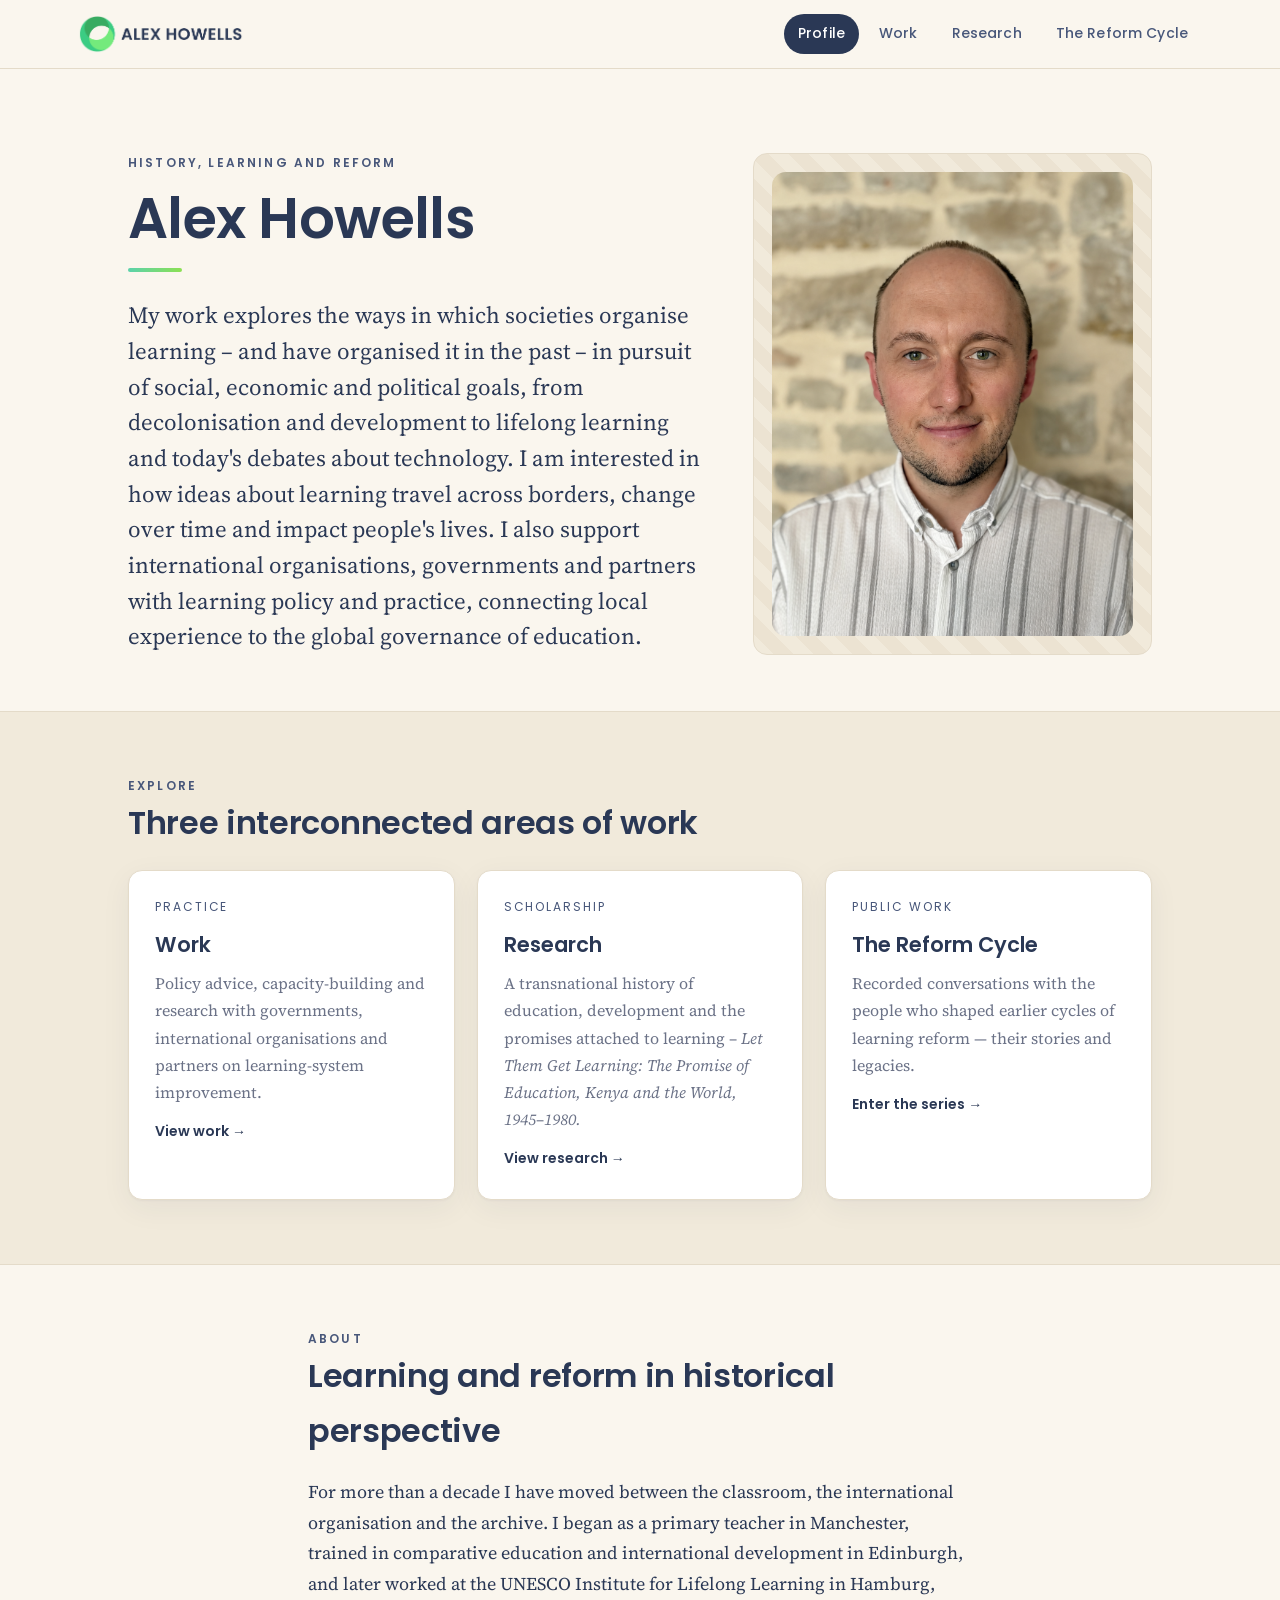
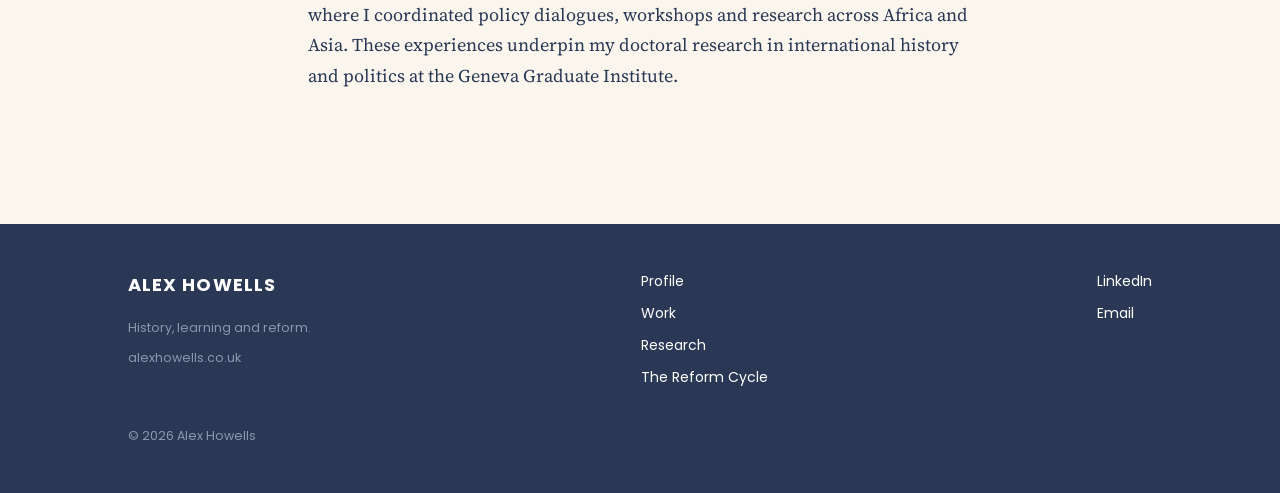
==== index.html @ 0132b8c0 "Update index.html [skip netlify]" ====
<!DOCTYPE html>
<html lang="en">
<head>
<meta charset="UTF-8">
<meta name="viewport" content="width=device-width, initial-scale=1.0">
<title>Alex Howells — History, learning and reform</title>
<meta name="description" content="Alex Howells works across history, learning and reform — bridging the history of education, decolonisation and development with the practice of designing and advising on education reform worldwide.">
<link rel="canonical" href="https://alexhowells.co.uk/">
<meta property="og:type" content="website">
<meta property="og:title" content="Alex Howells — History, learning and reform">
<meta property="og:description" content="Working across history, learning and reform — bridging the history of education and development with the practice of designing and advising on reform worldwide.">
<meta property="og:url" content="https://alexhowells.co.uk/">
<meta property="og:image" content="https://alexhowells.co.uk/profile.jpg">
<meta name="twitter:card" content="summary_large_image">
<meta name="author" content="Alex Howells">
<meta name="robots" content="index, follow, max-image-preview:large">
<meta property="og:site_name" content="Alex Howells">
<meta property="og:locale" content="en_GB">
<meta property="og:image:alt" content="Alex Howells">
<link rel="icon" type="image/png" href="/favicon.png">
<link rel="apple-touch-icon" href="/favicon.png">
<link rel="preconnect" href="https://fonts.googleapis.com">
<link rel="preconnect" href="https://fonts.gstatic.com" crossorigin>
<link href="https://fonts.googleapis.com/css2?family=Poppins:wght@400;500;600;700&family=Source+Serif+4:opsz,wght@8..60,400;8..60,500;8..60,600&display=swap" rel="stylesheet">
<link rel="stylesheet" href="/styles.css">
  <style>
  /* Home hero: make the photo match the intro text's height (top and bottom) */
  @media (min-width: 821px) {
    .hero-grid { align-items: stretch; }
    .hero-grid .portrait-ph { aspect-ratio: auto; height: 100%; }
  }
  .hero .lead { margin-bottom: 0; }
</style>
<script type="application/ld+json">
{
  "@context": "https://schema.org",
  "@type": "Person",
  "name": "Alex Howells",
  "alternateName": "Alexander Howells",
  "jobTitle": "Historian, adviser and writer on education reform",
  "url": "https://alexhowells.co.uk/",
  "image": "https://alexhowells.co.uk/profile.jpg",
  "description": "Works across history, learning and reform: a historian of education and development who has also designed and advised on education reform, and a doctoral researcher in international history and politics at the Geneva Graduate Institute.",
  "worksFor": { "@type": "CollegeOrUniversity", "name": "Geneva Graduate Institute" },
  "alumniOf": [
    { "@type": "CollegeOrUniversity", "name": "University of Edinburgh" },
    { "@type": "CollegeOrUniversity", "name": "University of Manchester" }
  ],
  "knowsAbout": ["History of education", "International development", "Lifelong learning", "Global governance of education", "Decolonisation", "Kenya", "UNESCO"],
  "sameAs": [
    "https://www.linkedin.com/in/alex-howells-ab8938175/"
  ]
}
</script>
<script type="application/ld+json">
{ "@context": "https://schema.org", "@type": "WebSite", "name": "Alex Howells", "url": "https://alexhowells.co.uk/" }
</script>
</head>
<body>

<header class="site">
  <div class="bar">
    <a class="brand" href="/"><img src="/logo.png" alt="Alex Howells" class="logo-img"></a>
    <nav class="main">
      <a href="/" class="active">Profile</a>
      <a href="/work/">Work</a>
      <a href="/research/">Research</a>
      <a href="/the-reform-cycle/">The Reform Cycle</a>
    </nav>
  </div>
</header>

<main>
  <section class="hero">
    <div class="wrap hero-grid">
      <div>
        <div class="eyebrow navy">History, learning and reform</div>
        <h1 class="display">Alex Howells</h1>
        <div class="accent-rule"></div>
        <p class="lead">My work explores the ways in which societies organise learning – and have organised it in the past – in pursuit of social, economic and political goals, from decolonisation and development to lifelong learning and today's debates about technology. I am interested in how ideas about learning travel across borders, change over time and impact people's lives. I also support international organisations, governments and partners with learning policy and practice, connecting local experience to the global governance of education.</p>
      </div>
      <div class="portrait-ph">
        <img src="/profile.jpg" alt="Alex Howells portrait" style="width:100%;height:100%;object-fit:cover;border-radius:14px;">
      </div>
    </div>
  </section>

  <section class="band">
    <div class="wrap">
      <div class="eyebrow navy">Explore</div>
      <h2 class="sec">Three interconnected areas of work</h2>
      <div class="cards">
        <a class="card" href="/work/">
          <div class="k">Practice</div>
          <h3>Work</h3>
          <p>Policy advice, capacity-building and research with governments, international organisations and partners on learning-system improvement.</p>
          <span class="go">View work →</span>
        </a>
        <a class="card" href="/research/">
          <div class="k">Scholarship</div>
          <h3>Research</h3>
          <p>A transnational history of education, development and the promises attached to learning – <em>Let Them Get Learning: The Promise of Education, Kenya and the World, 1945–1980.</em></p>
          <span class="go">View research →</span>
        </a>
        <a class="card" href="/the-reform-cycle/">
          <div class="k">Public work</div>
          <h3>The Reform Cycle</h3>
          <p>Recorded conversations with the people who shaped earlier cycles of learning reform — their stories and legacies.</p>
          <span class="go">Enter the series →</span>
        </a>
      </div>
    </div>
  </section>

  <section>
    <div class="narrow">
      <div class="eyebrow navy">About</div>
      <h2 class="sec">Learning and reform in historical perspective</h2>
      <p>For more than a decade I have moved between the classroom, the international organisation and the archive. I began as a primary teacher in Manchester, trained in comparative education and international development in Edinburgh, and later worked at the UNESCO Institute for Lifelong Learning in Hamburg, where I coordinated policy dialogues, workshops and research across Africa and Asia. These experiences underpin my doctoral research in international history and politics at the Geneva Graduate Institute.</p>
    </div>
  </section>
</main>

<footer class="site">
  <div class="wrap">
    <div class="cols">
      <div>
        <div class="nm">Alex Howells</div>
        <small>History, learning and reform.<br>alexhowells.co.uk</small>
      </div>
      <div>
        <a href="/">Profile</a>
        <a href="/work/">Work</a>
        <a href="/research/">Research</a>
        <a href="/the-reform-cycle/">The Reform Cycle</a>
      </div>
      <div>
        <a href="https://www.linkedin.com/in/alex-howells-ab8938175/" target="_blank">LinkedIn</a>
        <a href="mailto:alex@alexhowells.co.uk">Email</a>
      </div>
    </div>
    <small style="display:block;margin-top:28px;">© <span id="yr"></span> Alex Howells</small>
  </div>
</footer>

<script>document.getElementById('yr').textContent=new Date().getFullYear();</script>
</body>
</html>
---- styles.css ----
:root{
  --navy:#2A3855;
  --navy-soft:#48577a;
  --cream:#FAF6EE;
  --cream-2:#F1EADB;
  --card:#FFFFFF;
  --teal:#5BD2AB;
  --green:#8CE053;
  --line:#E4DBC9;
  --muted:#6B7287;
  --teal-ink:#2f9e7c;
  --shadow:0 1px 2px rgba(42,56,85,.04),0 8px 30px rgba(42,56,85,.06);
}
*{box-sizing:border-box;}
html{scroll-behavior:smooth;}
body{margin:0;background:var(--cream);color:var(--navy);
  font-family:"Source Serif 4",Georgia,serif;font-size:18px;line-height:1.7;
  -webkit-font-smoothing:antialiased;}
h1,h2,h3,h4,.ui{font-family:"Poppins",system-ui,sans-serif;}
a{color:inherit;}
img{max-width:100%;display:block;}
.wrap{max-width:1080px;margin:0 auto;padding:0 28px;}
.narrow{max-width:720px;margin:0 auto;padding:0 28px;}

/* ---- top bar ---- */
header.site{position:sticky;top:0;z-index:50;background:rgba(250,246,238,.88);
  backdrop-filter:blur(10px);border-bottom:1px solid var(--line);}
.bar{display:flex;align-items:center;justify-content:space-between;
  gap:20px;padding:14px 28px;max-width:1180px;margin:0 auto;}
.brand{display:flex;align-items:center;gap:12px;text-decoration:none;}
.logo-img{height:38px;width:auto;flex:0 0 auto;display:block;}
@media(max-width:480px){ .logo-img{height:32px;} }
nav.main{display:flex;gap:6px;flex-wrap:wrap;}
nav.main a{font-family:"Poppins";font-size:14px;font-weight:500;letter-spacing:.01em;
  text-decoration:none;color:var(--navy-soft);padding:8px 14px;border-radius:999px;
  transition:.18s;}
nav.main a:hover{background:var(--cream-2);color:var(--navy);}
nav.main a.active{background:var(--navy);color:#fff;}

section{padding:64px 0;}
.eyebrow{font-family:"Poppins";text-transform:uppercase;letter-spacing:.18em;
  font-size:12px;font-weight:600;color:var(--teal-ink);}
.eyebrow.navy{color:var(--navy-soft);}
h1.display{font-size:clamp(34px,5vw,56px);line-height:1.05;font-weight:600;
  letter-spacing:-.01em;margin:.3em 0 .35em;}
h2.sec{font-size:clamp(24px,3vw,32px);font-weight:600;margin:0 0 .6em;letter-spacing:-.01em;}
h3{font-size:20px;font-weight:600;margin:0 0 .35em;}
.lead{font-size:clamp(19px,2.4vw,23px);line-height:1.55;color:var(--navy);}
.muted{color:var(--muted);}
p{margin:0 0 1.6em;}
.accent-rule{width:54px;height:4px;border-radius:4px;
  background:linear-gradient(90deg,var(--teal),var(--green));margin:0 0 26px;}

/* hero */
.hero{padding:84px 0 56px;}
.hero-grid{display:grid;grid-template-columns:1.3fr .9fr;gap:48px;align-items:center;}
.portrait-ph{aspect-ratio:4/5;border-radius:14px;background:
  repeating-linear-gradient(45deg,var(--cream-2),var(--cream-2) 14px,#ece3d2 14px,#ece3d2 28px);
  border:1px solid var(--line);display:flex;align-items:center;justify-content:center;
  color:var(--muted);font-family:"Poppins";font-size:13px;text-align:center;padding:18px;}

/* cards */
.cards{display:grid;grid-template-columns:repeat(3,1fr);gap:22px;}
.card{background:var(--card);border:1px solid var(--line);border-radius:14px;
  padding:26px;box-shadow:var(--shadow);transition:.2s;text-decoration:none;color:inherit;display:block;}
a.card:hover{transform:translateY(-3px);box-shadow:0 12px 36px rgba(42,56,85,.10);}
.card .k{font-family:"Poppins";font-size:12px;letter-spacing:.16em;text-transform:uppercase;
  color:var(--navy-soft);margin-bottom:10px;}
.card h3{font-size:21px;}
.card p{font-size:16px;color:var(--muted);margin:0;}
.card .go{font-family:"Poppins";font-size:14px;font-weight:600;color:var(--navy);
  margin-top:14px;display:inline-block;}

.band{background:var(--cream-2);border-top:1px solid var(--line);border-bottom:1px solid var(--line);}

/* experience entries */
.exp{border-top:1px solid var(--line);padding:20px 0;}
.exp h3{font-size:19px;margin-bottom:.35em;}
.exp ul{margin:.4em 0 0;padding-left:1.1em;}
.exp li{margin-bottom:.4em;font-size:16.5px;}
.exp p{font-size:16.5px;margin:.3em 0 0;}
.org{font-family:"Poppins";font-size:14px;color:var(--navy-soft);margin-bottom:.5em;}

.pubs li{margin-bottom:.9em;font-size:16px;}
.pubs a{color:var(--navy-soft);text-decoration:underline;text-underline-offset:2px;}

/* research */
.epigraph{border-left:3px solid var(--teal);padding:6px 0 6px 22px;margin:0 0 30px;
  font-style:italic;color:var(--navy-soft);font-size:17px;}
.epigraph cite{display:block;font-style:normal;font-family:"Poppins";font-size:12.5px;
  letter-spacing:.04em;color:var(--muted);margin-top:8px;}
.chapters{display:grid;grid-template-columns:1fr 1fr;gap:18px;margin-top:8px;}
.chap{background:var(--card);border:1px solid var(--line);border-radius:12px;padding:22px;}
.chap h3{font-size:18px;margin:.3em 0 .3em;}
.chap p{font-size:15.5px;color:var(--muted);margin:0;}

/* reform cycle */
.rc-head{background:var(--navy);color:#fff;}
.rc-head .eyebrow{color:var(--teal);}
.rc-head h1.display,.rc-head .lead{color:#fff;}
.rc-head .lead{color:#dfe4ee;}
.filters{display:flex;gap:10px;flex-wrap:wrap;margin:30px 0 8px;}
.chip{font-family:"Poppins";font-size:13px;font-weight:500;padding:7px 15px;border-radius:999px;
  border:1px solid var(--line);background:var(--card);color:var(--navy-soft);cursor:pointer;}
.chip.on{background:var(--navy);color:#fff;border-color:var(--navy);}
.convo-list{display:grid;grid-template-columns:1fr 1fr;gap:26px;margin-top:10px;}
.convo{background:var(--card);border:1px solid var(--line);border-radius:14px;overflow:hidden;
  box-shadow:var(--shadow);transition:.2s;text-decoration:none;color:inherit;display:block;}
a.convo:hover{transform:translateY(-3px);box-shadow:0 14px 38px rgba(42,56,85,.10);}
.convo .pic{
  aspect-ratio:4/5;
  overflow:hidden;
  background:var(--cream-2);
  display:flex;
  align-items:center;
  justify-content:center;
  border-bottom:1px solid var(--line);
}

.convo .pic img{
  width:100%;
  height:100%;
  object-fit:cover;
  object-position:center;
  display:block;
}
.convo .body{padding:22px;}
.convo .tags{font-family:"Poppins";font-size:11.5px;letter-spacing:.08em;text-transform:uppercase;
  color:var(--teal-ink);font-weight:600;margin-bottom:9px;}
.convo h3{font-size:20px;margin-bottom:.25em;}
.convo .guest{font-family:"Poppins";font-size:13.5px;color:var(--navy-soft);margin-bottom:.6em;}
.convo .teaser{font-size:16px;color:var(--muted);margin:0;}
.slot{color:var(--muted);font-style:italic;}

/* conversation page */
.slotbox{border:1px dashed var(--teal);background:rgba(91,210,171,.06);border-radius:10px;
  padding:18px 20px;margin:0 0 22px;color:var(--navy-soft);font-size:16px;}
.slotbox b{font-family:"Poppins";font-style:normal;font-size:12px;letter-spacing:.1em;
  text-transform:uppercase;color:var(--teal-ink);display:block;margin-bottom:6px;}
.audio-ph{display:flex;align-items:center;gap:14px;background:var(--cream-2);
  border:1px solid var(--line);border-radius:999px;padding:12px 20px;margin:0 0 26px;}
.audio-ph .play{width:34px;height:34px;border-radius:50%;background:var(--navy);color:#fff;
  display:flex;align-items:center;justify-content:center;font-size:14px;}
.audio-ph .track{flex:1;height:4px;border-radius:4px;background:#d8cfbd;position:relative;}
.audio-ph .track::after{content:"";position:absolute;left:0;top:0;height:100%;width:32%;
  border-radius:4px;background:linear-gradient(90deg,var(--teal),var(--green));}
.bio{display:grid;grid-template-columns:120px 1fr;gap:20px;background:var(--cream-2);
  border:1px solid var(--line);border-radius:14px;padding:24px;margin-top:34px;}
.bio .pic{
  width:120px;
  height:120px;
  border-radius:50%;
  overflow:hidden;
  background:#e6dcca;
  display:flex;
  align-items:center;
  justify-content:center;
}

.bio .pic img{
  width:85%;
  height:85%;
  object-fit:cover;
  border-radius:50%;
}
.share{font-family:"Poppins";font-size:14px;font-weight:600;color:var(--navy);
  display:inline-flex;gap:8px;align-items:center;margin-top:8px;text-decoration:none;}
.back{font-family:"Poppins";font-size:14px;color:var(--navy-soft);text-decoration:none;
  display:inline-block;margin-bottom:18px;}

/* footer */
footer.site{background:var(--navy);color:#cdd4e2;margin-top:40px;}
footer.site .wrap{padding-top:46px;padding-bottom:46px;}
footer.site .cols{display:flex;justify-content:space-between;gap:30px;flex-wrap:wrap;}
footer.site a{color:#fff;text-decoration:none;font-family:"Poppins";font-size:14px;
  display:block;margin-bottom:8px;}
footer.site .nm{font-family:"Poppins";font-weight:700;letter-spacing:.06em;color:#fff;
  text-transform:uppercase;margin-bottom:10px;}
footer.site small{color:#8d97ad;font-family:"Poppins";font-size:12.5px;}

.note{font-family:"Poppins";font-size:12.5px;color:var(--muted);background:var(--cream-2);
  border:1px solid var(--line);border-radius:8px;padding:8px 14px;display:inline-block;}

@media(max-width:820px){
  .hero-grid{grid-template-columns:1fr;}
  .cards{grid-template-columns:1fr;}
  .chapters,.convo-list{grid-template-columns:1fr;}
  .bio{grid-template-columns:1fr;}
  .bar{flex-wrap:wrap;}
}
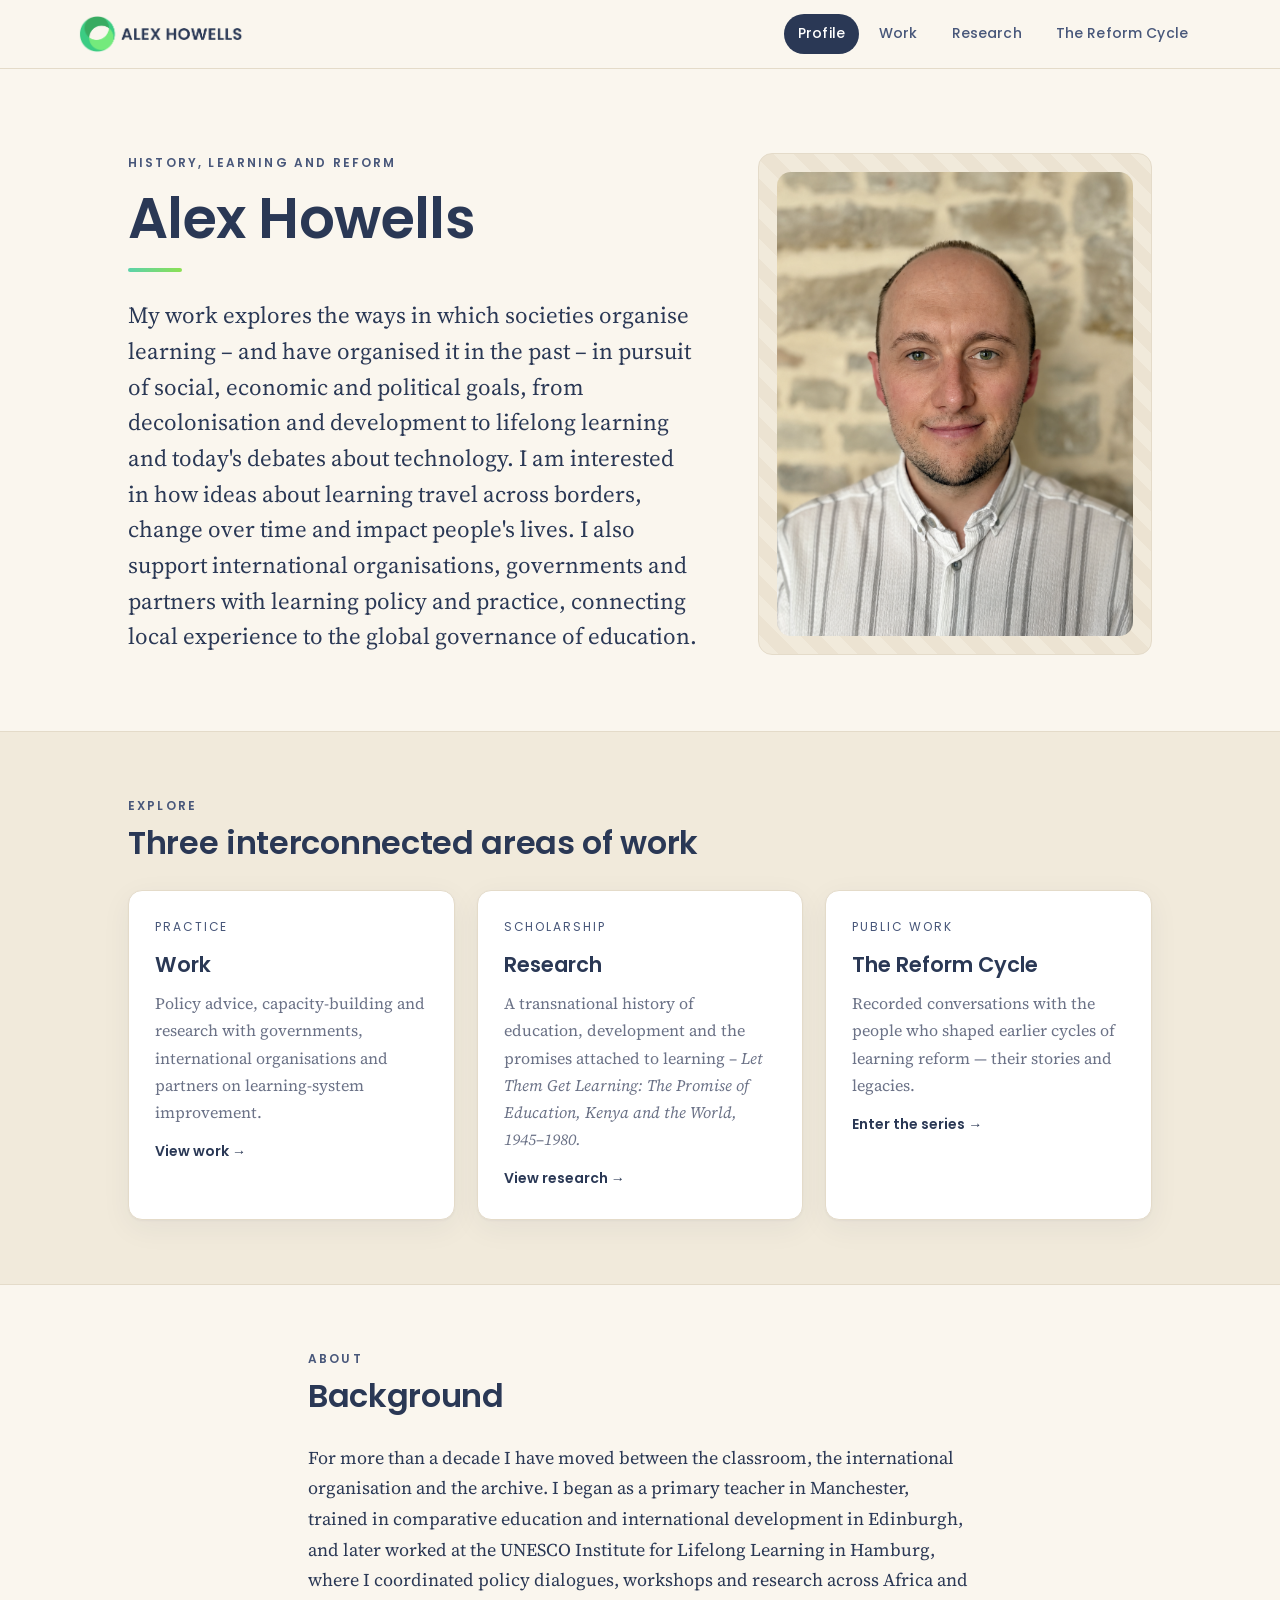
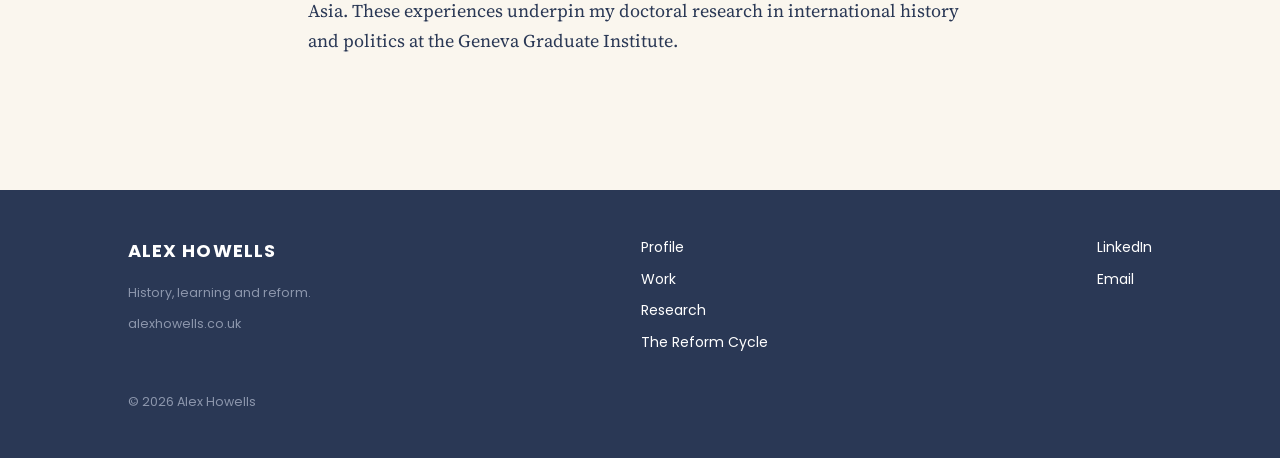
==== commit d4fe95e9: "Update index.html" ====
--- a/index.html
+++ b/index.html
@@ -115,7 +115,7 @@
   <section>
     <div class="narrow">
       <div class="eyebrow navy">About</div>
-      <h2 class="sec">Learning and reform in historical perspective</h2>
+      <h2 class="sec">Background</h2>
       <p>For more than a decade I have moved between the classroom, the international organisation and the archive. I began as a primary teacher in Manchester, trained in comparative education and international development in Edinburgh, and later worked at the UNESCO Institute for Lifelong Learning in Hamburg, where I coordinated policy dialogues, workshops and research across Africa and Asia. These experiences underpin my doctoral research in international history and politics at the Geneva Graduate Institute.</p>
     </div>
   </section>
--- a/styles.css
+++ b/styles.css
@@ -52,8 +52,18 @@
   background:linear-gradient(90deg,var(--teal),var(--green));margin:0 0 26px;}
 
 /* hero */
-.hero{padding:84px 0 56px;}
-.hero-grid{display:grid;grid-template-columns:1.3fr .9fr;gap:48px;align-items:center;}
+.hero{padding:84px 0 76px;}
+
+.hero .lead{
+    max-width:36em;
+}
+
+.hero-grid{
+    display:grid;
+    grid-template-columns:1.3fr .9fr;
+    gap:60px;
+    align-items:center;
+}
 .portrait-ph{aspect-ratio:4/5;border-radius:14px;background:
   repeating-linear-gradient(45deg,var(--cream-2),var(--cream-2) 14px,#ece3d2 14px,#ece3d2 28px);
   border:1px solid var(--line);display:flex;align-items:center;justify-content:center;
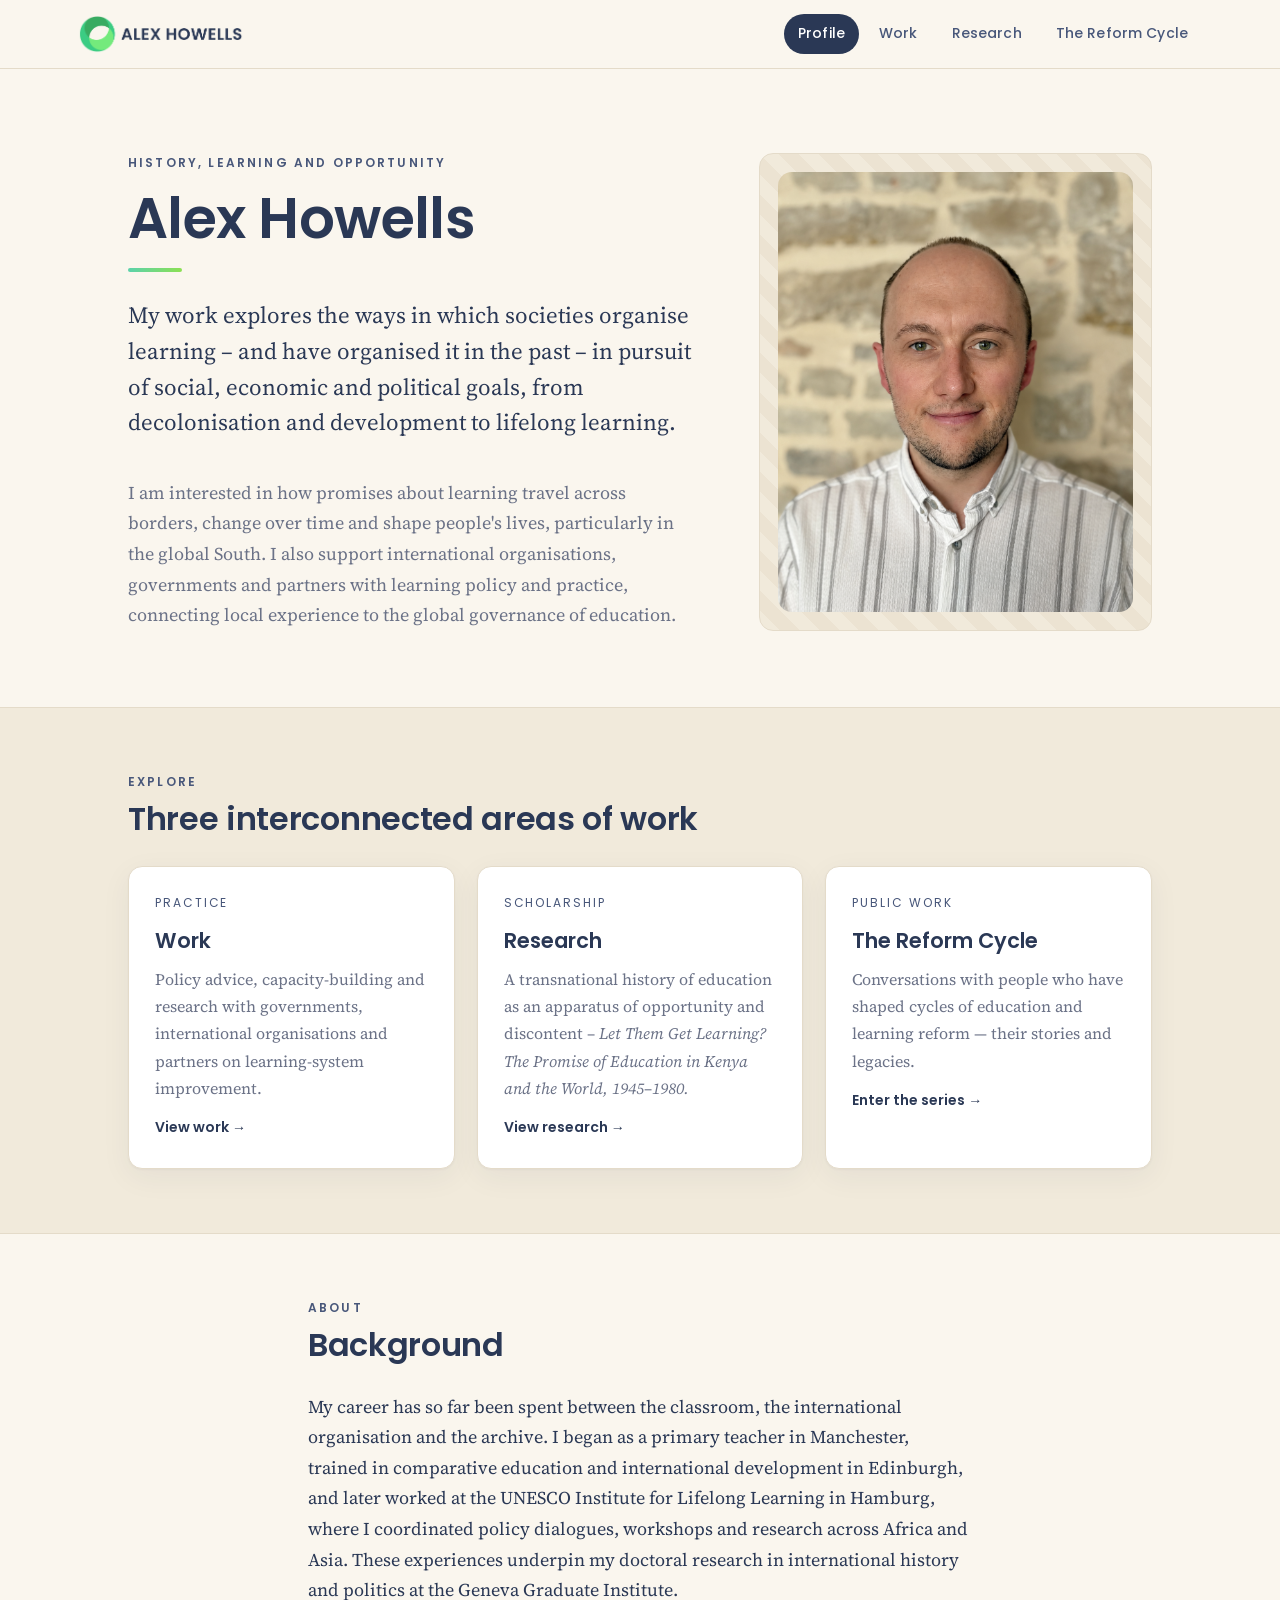
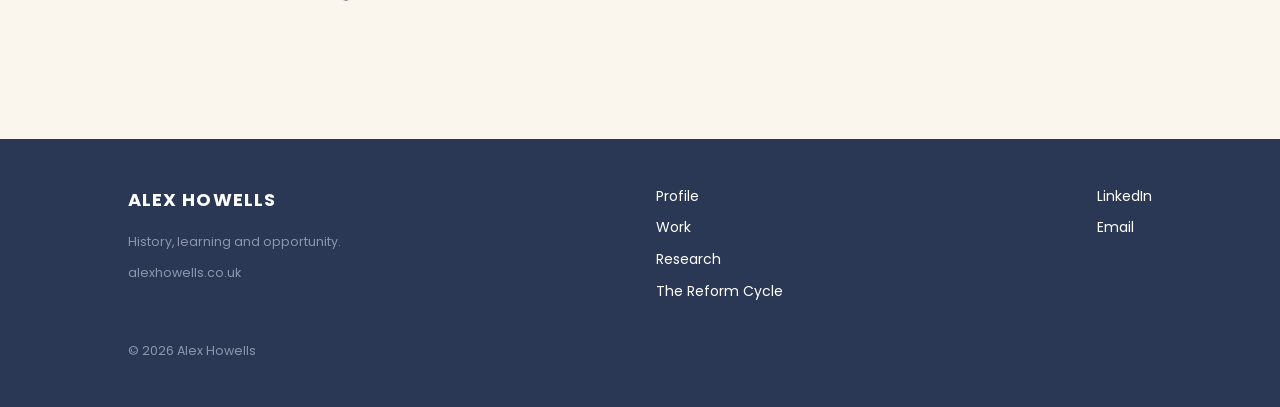
==== commit e2ce292e: "Update index.html [skip netlify]" ====
--- a/index.html
+++ b/index.html
@@ -3,12 +3,12 @@
 <head>
 <meta charset="UTF-8">
 <meta name="viewport" content="width=device-width, initial-scale=1.0">
-<title>Alex Howells — History, learning and reform</title>
-<meta name="description" content="Alex Howells works across history, learning and reform — bridging the history of education, decolonisation and development with the practice of designing and advising on education reform worldwide.">
+<title>Alex Howells — History, learning and opportunity</title>
+<meta name="description" content="Alex Howells works across history, learning and opportunity — the history of education and transnational promises made to the young, and the practice of advising on education policy worldwide.">
 <link rel="canonical" href="https://alexhowells.co.uk/">
 <meta property="og:type" content="website">
-<meta property="og:title" content="Alex Howells — History, learning and reform">
-<meta property="og:description" content="Working across history, learning and reform — bridging the history of education and development with the practice of designing and advising on reform worldwide.">
+<meta property="og:title" content="Alex Howells — History, learning and opportunity">
+<meta property="og:description" content="Working across history, learning and opportunity — the history of education and the promises made to the young, particularly in the global South, and advising on education policy worldwide.">
 <meta property="og:url" content="https://alexhowells.co.uk/">
 <meta property="og:image" content="https://alexhowells.co.uk/profile.jpg">
 <meta name="twitter:card" content="summary_large_image">
@@ -23,13 +23,13 @@
 <link rel="preconnect" href="https://fonts.gstatic.com" crossorigin>
 <link href="https://fonts.googleapis.com/css2?family=Poppins:wght@400;500;600;700&family=Source+Serif+4:opsz,wght@8..60,400;8..60,500;8..60,600&display=swap" rel="stylesheet">
 <link rel="stylesheet" href="/styles.css">
-  <style>
-  /* Home hero: make the photo match the intro text's height (top and bottom) */
+<style>
+  /* Home hero: wider gap to the photo; photo matches the text height */
   @media (min-width: 821px) {
-    .hero-grid { align-items: stretch; }
+    .hero-grid { align-items: stretch; gap: 64px; }
     .hero-grid .portrait-ph { aspect-ratio: auto; height: 100%; }
   }
-  .hero .lead { margin-bottom: 0; }
+  .hero .muted { margin-bottom: 0; }
 </style>
 <script type="application/ld+json">
 {
@@ -37,10 +37,10 @@
   "@type": "Person",
   "name": "Alex Howells",
   "alternateName": "Alexander Howells",
-  "jobTitle": "Historian, adviser and writer on education reform",
+  "jobTitle": "Historian, adviser and writer on education",
   "url": "https://alexhowells.co.uk/",
   "image": "https://alexhowells.co.uk/profile.jpg",
-  "description": "Works across history, learning and reform: a historian of education and development who has also designed and advised on education reform, and a doctoral researcher in international history and politics at the Geneva Graduate Institute.",
+  "description": "Works across history, learning and opportunity: a historian of education and development who also advises on education policy, and a doctoral researcher in international history and politics at the Geneva Graduate Institute.",
   "worksFor": { "@type": "CollegeOrUniversity", "name": "Geneva Graduate Institute" },
   "alumniOf": [
     { "@type": "CollegeOrUniversity", "name": "University of Edinburgh" },
@@ -57,7 +57,6 @@
 </script>
 </head>
 <body>
-
 <header class="site">
   <div class="bar">
     <a class="brand" href="/"><img src="/logo.png" alt="Alex Howells" class="logo-img"></a>
@@ -69,22 +68,21 @@
     </nav>
   </div>
 </header>
-
 <main>
   <section class="hero">
     <div class="wrap hero-grid">
       <div>
-        <div class="eyebrow navy">History, learning and reform</div>
+        <div class="eyebrow navy">History, learning and opportunity</div>
         <h1 class="display">Alex Howells</h1>
         <div class="accent-rule"></div>
-        <p class="lead">My work explores the ways in which societies organise learning – and have organised it in the past – in pursuit of social, economic and political goals, from decolonisation and development to lifelong learning and today's debates about technology. I am interested in how ideas about learning travel across borders, change over time and impact people's lives. I also support international organisations, governments and partners with learning policy and practice, connecting local experience to the global governance of education.</p>
+        <p class="lead">My work explores the ways in which societies organise learning – and have organised it in the past – in pursuit of social, economic and political goals, from decolonisation and development to lifelong learning.</p>
+        <p class="muted">I am interested in how promises about learning travel across borders, change over time and shape people's lives, particularly in the global South. I also support international organisations, governments and partners with learning policy and practice, connecting local experience to the global governance of education.</p>
       </div>
       <div class="portrait-ph">
         <img src="/profile.jpg" alt="Alex Howells portrait" style="width:100%;height:100%;object-fit:cover;border-radius:14px;">
       </div>
     </div>
   </section>
-
   <section class="band">
     <div class="wrap">
       <div class="eyebrow navy">Explore</div>
@@ -99,34 +97,32 @@
         <a class="card" href="/research/">
           <div class="k">Scholarship</div>
           <h3>Research</h3>
-          <p>A transnational history of education, development and the promises attached to learning – <em>Let Them Get Learning: The Promise of Education, Kenya and the World, 1945–1980.</em></p>
+          <p>A transnational history of education as an apparatus of opportunity and discontent – <em>Let Them Get Learning? The Promise of Education in Kenya and the World, 1945–1980.</em></p>
           <span class="go">View research →</span>
         </a>
         <a class="card" href="/the-reform-cycle/">
           <div class="k">Public work</div>
           <h3>The Reform Cycle</h3>
-          <p>Recorded conversations with the people who shaped earlier cycles of learning reform — their stories and legacies.</p>
+          <p>Conversations with people who have shaped cycles of education and learning reform — their stories and legacies.</p>
           <span class="go">Enter the series →</span>
         </a>
       </div>
     </div>
   </section>
-
   <section>
     <div class="narrow">
       <div class="eyebrow navy">About</div>
       <h2 class="sec">Background</h2>
-      <p>For more than a decade I have moved between the classroom, the international organisation and the archive. I began as a primary teacher in Manchester, trained in comparative education and international development in Edinburgh, and later worked at the UNESCO Institute for Lifelong Learning in Hamburg, where I coordinated policy dialogues, workshops and research across Africa and Asia. These experiences underpin my doctoral research in international history and politics at the Geneva Graduate Institute.</p>
+      <p>My career has so far been spent between the classroom, the international organisation and the archive. I began as a primary teacher in Manchester, trained in comparative education and international development in Edinburgh, and later worked at the UNESCO Institute for Lifelong Learning in Hamburg, where I coordinated policy dialogues, workshops and research across Africa and Asia. These experiences underpin my doctoral research in international history and politics at the Geneva Graduate Institute.</p>
     </div>
   </section>
 </main>
-
 <footer class="site">
   <div class="wrap">
     <div class="cols">
       <div>
         <div class="nm">Alex Howells</div>
-        <small>History, learning and reform.<br>alexhowells.co.uk</small>
+        <small>History, learning and opportunity.<br>alexhowells.co.uk</small>
       </div>
       <div>
         <a href="/">Profile</a>
@@ -142,7 +138,6 @@
     <small style="display:block;margin-top:28px;">© <span id="yr"></span> Alex Howells</small>
   </div>
 </footer>
-
 <script>document.getElementById('yr').textContent=new Date().getFullYear();</script>
 </body>
 </html>
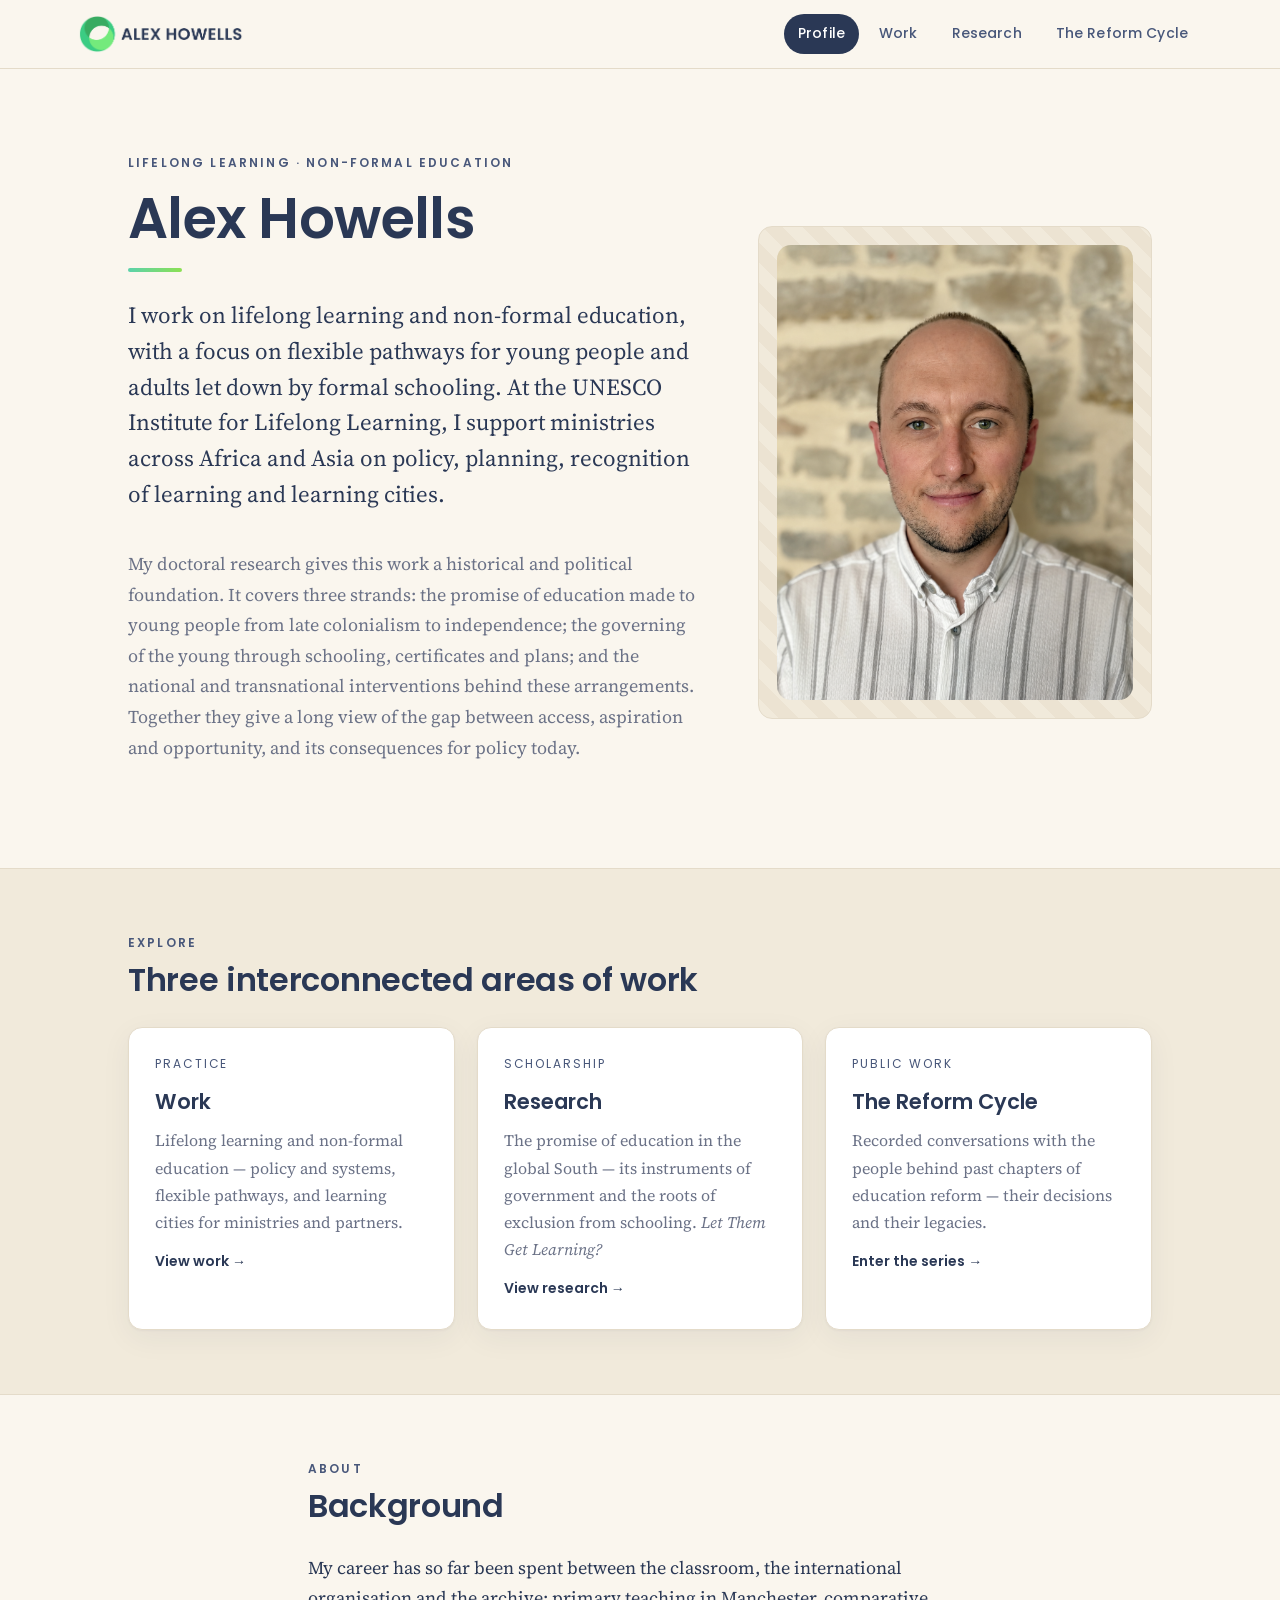
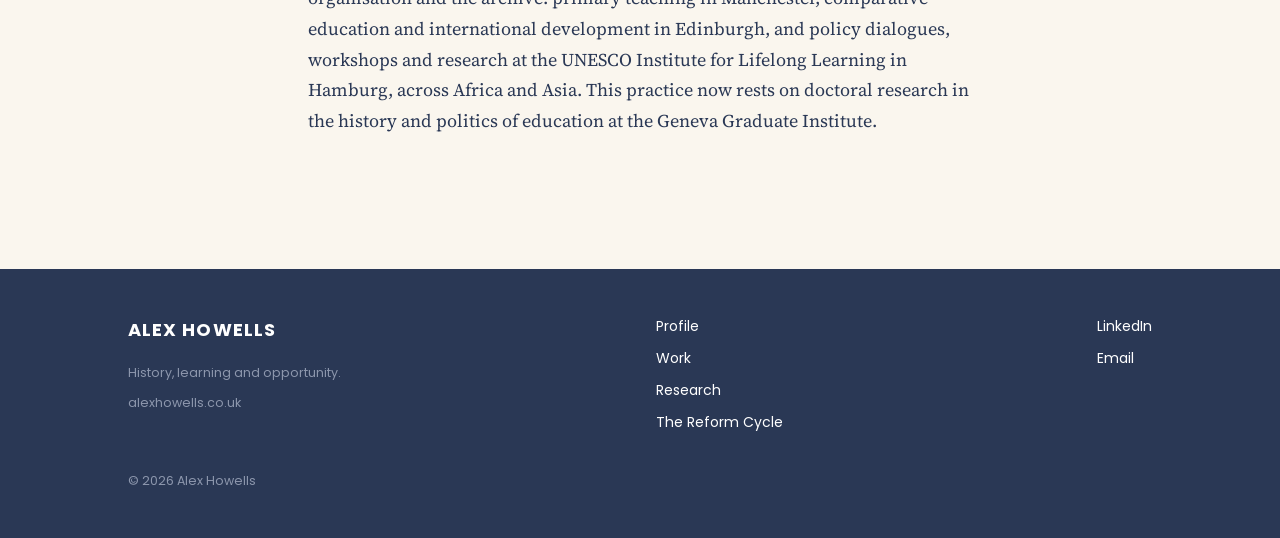
==== commit 50428110: "Reframe site: lifelong learning and non-formal education first" ====
--- a/index.html
+++ b/index.html
@@ -3,60 +3,30 @@
 <head>
 <meta charset="UTF-8">
 <meta name="viewport" content="width=device-width, initial-scale=1.0">
-<title>Alex Howells — History, learning and opportunity</title>
-<meta name="description" content="Alex Howells works across history, learning and opportunity — the history of education and transnational promises made to the young, and the practice of advising on education policy worldwide.">
+<title>Alex Howells — Lifelong learning & non-formal education</title>
+<meta name="description" content="Alex Howells — lifelong learning and non-formal education specialist at the UNESCO Institute for Lifelong Learning. Policy, planning, recognition of learning and learning cities across Africa and Asia, with doctoral research on the history and politics of education in the global South.">
 <link rel="canonical" href="https://alexhowells.co.uk/">
 <meta property="og:type" content="website">
-<meta property="og:title" content="Alex Howells — History, learning and opportunity">
-<meta property="og:description" content="Working across history, learning and opportunity — the history of education and the promises made to the young, particularly in the global South, and advising on education policy worldwide.">
+<meta property="og:title" content="Alex Howells — Lifelong learning & non-formal education">
+<meta property="og:description" content="Lifelong learning and non-formal education — flexible pathways for young people and adults, and the history and politics of education in the global South.">
 <meta property="og:url" content="https://alexhowells.co.uk/">
 <meta property="og:image" content="https://alexhowells.co.uk/profile.jpg">
+<meta property="og:image:alt" content="Alex Howells">
+<meta property="og:locale" content="en_GB">
+<meta property="og:site_name" content="Alex Howells">
 <meta name="twitter:card" content="summary_large_image">
-<meta name="author" content="Alex Howells">
-<meta name="robots" content="index, follow, max-image-preview:large">
-<meta property="og:site_name" content="Alex Howells">
-<meta property="og:locale" content="en_GB">
-<meta property="og:image:alt" content="Alex Howells">
+<meta name="twitter:title" content="Alex Howells — Lifelong learning & non-formal education">
+<meta name="twitter:description" content="Lifelong learning and non-formal education — flexible pathways for young people and adults, and the history and politics of education in the global South.">
+<meta name="twitter:image" content="https://alexhowells.co.uk/profile.jpg">
 <link rel="icon" type="image/png" href="/favicon.png">
 <link rel="apple-touch-icon" href="/favicon.png">
 <link rel="preconnect" href="https://fonts.googleapis.com">
 <link rel="preconnect" href="https://fonts.gstatic.com" crossorigin>
 <link href="https://fonts.googleapis.com/css2?family=Poppins:wght@400;500;600;700&family=Source+Serif+4:opsz,wght@8..60,400;8..60,500;8..60,600&display=swap" rel="stylesheet">
 <link rel="stylesheet" href="/styles.css">
-<style>
-  /* Home hero: wider gap to the photo; photo matches the text height */
-  @media (min-width: 821px) {
-    .hero-grid { align-items: stretch; gap: 64px; }
-    .hero-grid .portrait-ph { aspect-ratio: auto; height: 100%; }
-  }
-  .hero .muted { margin-bottom: 0; }
-</style>
-<script type="application/ld+json">
-{
-  "@context": "https://schema.org",
-  "@type": "Person",
-  "name": "Alex Howells",
-  "alternateName": "Alexander Howells",
-  "jobTitle": "Historian, adviser and writer on education",
-  "url": "https://alexhowells.co.uk/",
-  "image": "https://alexhowells.co.uk/profile.jpg",
-  "description": "Works across history, learning and opportunity: a historian of education and development who also advises on education policy, and a doctoral researcher in international history and politics at the Geneva Graduate Institute.",
-  "worksFor": { "@type": "CollegeOrUniversity", "name": "Geneva Graduate Institute" },
-  "alumniOf": [
-    { "@type": "CollegeOrUniversity", "name": "University of Edinburgh" },
-    { "@type": "CollegeOrUniversity", "name": "University of Manchester" }
-  ],
-  "knowsAbout": ["History of education", "International development", "Lifelong learning", "Global governance of education", "Decolonisation", "Kenya", "UNESCO"],
-  "sameAs": [
-    "https://www.linkedin.com/in/alex-howells-ab8938175/"
-  ]
-}
-</script>
-<script type="application/ld+json">
-{ "@context": "https://schema.org", "@type": "WebSite", "name": "Alex Howells", "url": "https://alexhowells.co.uk/" }
-</script>
 </head>
 <body>
+
 <header class="site">
   <div class="bar">
     <a class="brand" href="/"><img src="/logo.png" alt="Alex Howells" class="logo-img"></a>
@@ -68,21 +38,30 @@
     </nav>
   </div>
 </header>
+
 <main>
   <section class="hero">
     <div class="wrap hero-grid">
       <div>
-        <div class="eyebrow navy">History, learning and opportunity</div>
+        <div class="eyebrow navy">Lifelong learning · Non-formal education</div>
         <h1 class="display">Alex Howells</h1>
         <div class="accent-rule"></div>
-        <p class="lead">My work explores the ways in which societies organise learning – and have organised it in the past – in pursuit of social, economic and political goals, from decolonisation and development to lifelong learning.</p>
-        <p class="muted">I am interested in how promises about learning travel across borders, change over time and shape people's lives, particularly in the global South. I also support international organisations, governments and partners with learning policy and practice, connecting local experience to the global governance of education.</p>
+        <p class="lead">I work on lifelong learning and non-formal education, with a focus on flexible pathways for
+          young people and adults let down by formal schooling. At the UNESCO Institute for Lifelong Learning, I
+          support ministries across Africa and Asia on policy, planning, recognition of learning and
+          learning cities.</p>
+        <p class="muted">My doctoral research gives this work a historical and political foundation. It covers three
+          strands: the promise of education made to young people from late colonialism to independence; the governing
+          of the young through schooling, certificates and plans; and the national and transnational interventions
+          behind these arrangements. Together they give a long view of the gap between access, aspiration and
+          opportunity, and its consequences for policy today.</p>
       </div>
       <div class="portrait-ph">
         <img src="/profile.jpg" alt="Alex Howells portrait" style="width:100%;height:100%;object-fit:cover;border-radius:14px;">
       </div>
     </div>
   </section>
+
   <section class="band">
     <div class="wrap">
       <div class="eyebrow navy">Explore</div>
@@ -91,32 +70,38 @@
         <a class="card" href="/work/">
           <div class="k">Practice</div>
           <h3>Work</h3>
-          <p>Policy advice, capacity-building and research with governments, international organisations and partners on learning-system improvement.</p>
+          <p>Lifelong learning and non-formal education — policy and systems, flexible pathways, and learning cities for ministries and partners.</p>
           <span class="go">View work →</span>
         </a>
         <a class="card" href="/research/">
           <div class="k">Scholarship</div>
           <h3>Research</h3>
-          <p>A transnational history of education as an apparatus of opportunity and discontent – <em>Let Them Get Learning? The Promise of Education in Kenya and the World, 1945–1980.</em></p>
+          <p>The promise of education in the global South — its instruments of government and the roots of exclusion from schooling. <em>Let Them Get Learning?</em></p>
           <span class="go">View research →</span>
         </a>
         <a class="card" href="/the-reform-cycle/">
           <div class="k">Public work</div>
           <h3>The Reform Cycle</h3>
-          <p>Conversations with people who have shaped cycles of education and learning reform — their stories and legacies.</p>
+          <p>Recorded conversations with the people behind past chapters of education reform — their decisions and their legacies.</p>
           <span class="go">Enter the series →</span>
         </a>
       </div>
     </div>
   </section>
+
   <section>
     <div class="narrow">
       <div class="eyebrow navy">About</div>
       <h2 class="sec">Background</h2>
-      <p>My career has so far been spent between the classroom, the international organisation and the archive. I began as a primary teacher in Manchester, trained in comparative education and international development in Edinburgh, and later worked at the UNESCO Institute for Lifelong Learning in Hamburg, where I coordinated policy dialogues, workshops and research across Africa and Asia. These experiences underpin my doctoral research in international history and politics at the Geneva Graduate Institute.</p>
+      <p>My career has so far been spent between the classroom, the international organisation and the archive:
+        primary teaching in Manchester, comparative education and international development in Edinburgh, and policy
+        dialogues, workshops and research at the UNESCO Institute for Lifelong Learning in Hamburg, across Africa and
+        Asia. This practice now rests on doctoral research in the history and politics of education at the Geneva
+        Graduate Institute.</p>
     </div>
   </section>
 </main>
+
 <footer class="site">
   <div class="wrap">
     <div class="cols">
@@ -138,6 +123,7 @@
     <small style="display:block;margin-top:28px;">© <span id="yr"></span> Alex Howells</small>
   </div>
 </footer>
+
 <script>document.getElementById('yr').textContent=new Date().getFullYear();</script>
 </body>
 </html>
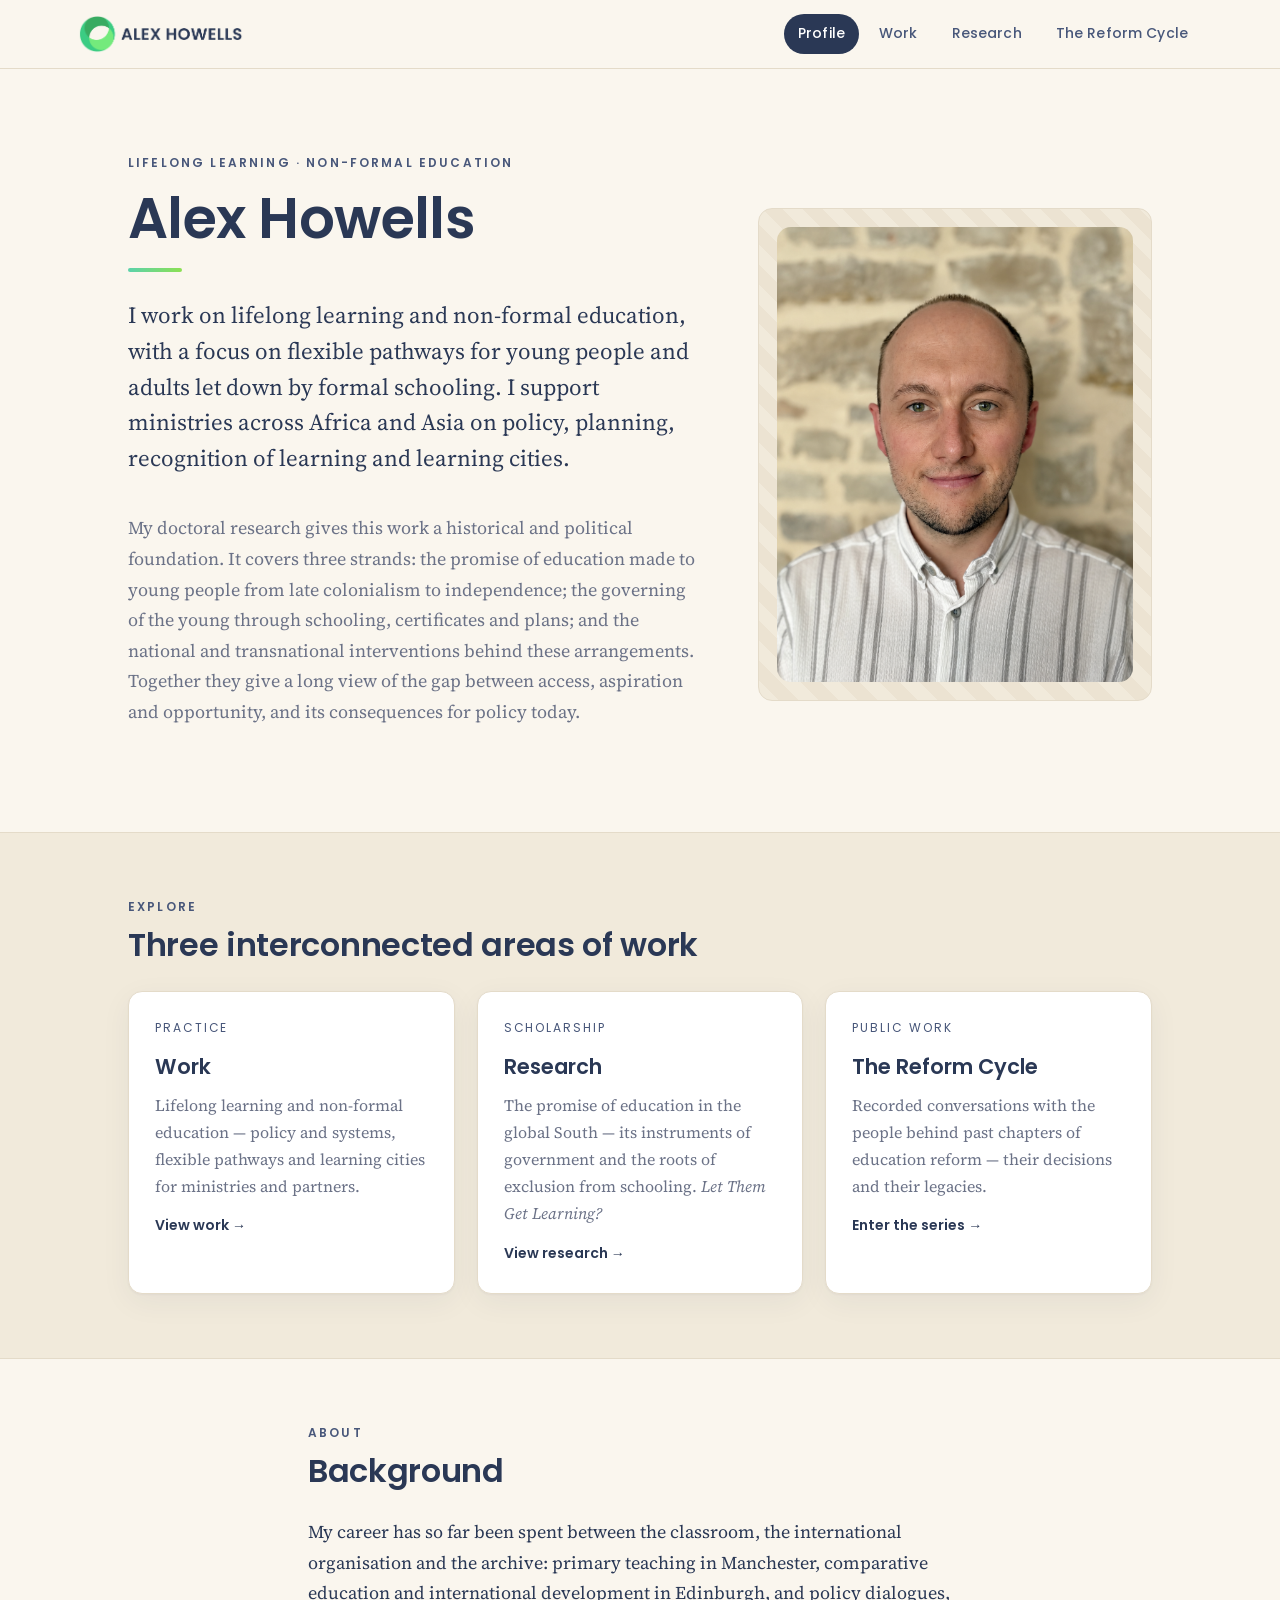
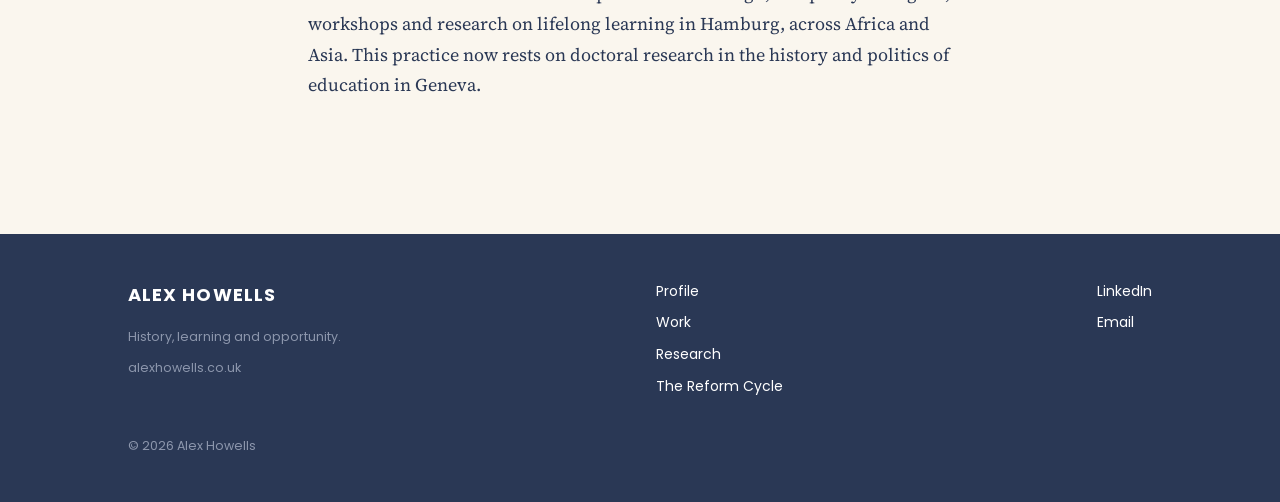
==== commit 951be659: "Trim institutions from home; tidy punctuation" ====
--- a/index.html
+++ b/index.html
@@ -4,7 +4,7 @@
 <meta charset="UTF-8">
 <meta name="viewport" content="width=device-width, initial-scale=1.0">
 <title>Alex Howells — Lifelong learning & non-formal education</title>
-<meta name="description" content="Alex Howells — lifelong learning and non-formal education specialist at the UNESCO Institute for Lifelong Learning. Policy, planning, recognition of learning and learning cities across Africa and Asia, with doctoral research on the history and politics of education in the global South.">
+<meta name="description" content="Alex Howells — lifelong learning and non-formal education specialist. Policy, planning, recognition of learning and learning cities across Africa and Asia, with doctoral research on the history and politics of education in the global South.">
 <link rel="canonical" href="https://alexhowells.co.uk/">
 <meta property="og:type" content="website">
 <meta property="og:title" content="Alex Howells — Lifelong learning & non-formal education">
@@ -47,9 +47,8 @@
         <h1 class="display">Alex Howells</h1>
         <div class="accent-rule"></div>
         <p class="lead">I work on lifelong learning and non-formal education, with a focus on flexible pathways for
-          young people and adults let down by formal schooling. At the UNESCO Institute for Lifelong Learning, I
-          support ministries across Africa and Asia on policy, planning, recognition of learning and
-          learning cities.</p>
+          young people and adults let down by formal schooling. I support ministries across Africa and Asia on policy,
+          planning, recognition of learning and learning cities.</p>
         <p class="muted">My doctoral research gives this work a historical and political foundation. It covers three
           strands: the promise of education made to young people from late colonialism to independence; the governing
           of the young through schooling, certificates and plans; and the national and transnational interventions
@@ -70,7 +69,7 @@
         <a class="card" href="/work/">
           <div class="k">Practice</div>
           <h3>Work</h3>
-          <p>Lifelong learning and non-formal education — policy and systems, flexible pathways, and learning cities for ministries and partners.</p>
+          <p>Lifelong learning and non-formal education — policy and systems, flexible pathways and learning cities for ministries and partners.</p>
           <span class="go">View work →</span>
         </a>
         <a class="card" href="/research/">
@@ -95,9 +94,8 @@
       <h2 class="sec">Background</h2>
       <p>My career has so far been spent between the classroom, the international organisation and the archive:
         primary teaching in Manchester, comparative education and international development in Edinburgh, and policy
-        dialogues, workshops and research at the UNESCO Institute for Lifelong Learning in Hamburg, across Africa and
-        Asia. This practice now rests on doctoral research in the history and politics of education at the Geneva
-        Graduate Institute.</p>
+        dialogues, workshops and research on lifelong learning in Hamburg, across Africa and Asia. This practice now
+        rests on doctoral research in the history and politics of education in Geneva.</p>
     </div>
   </section>
 </main>
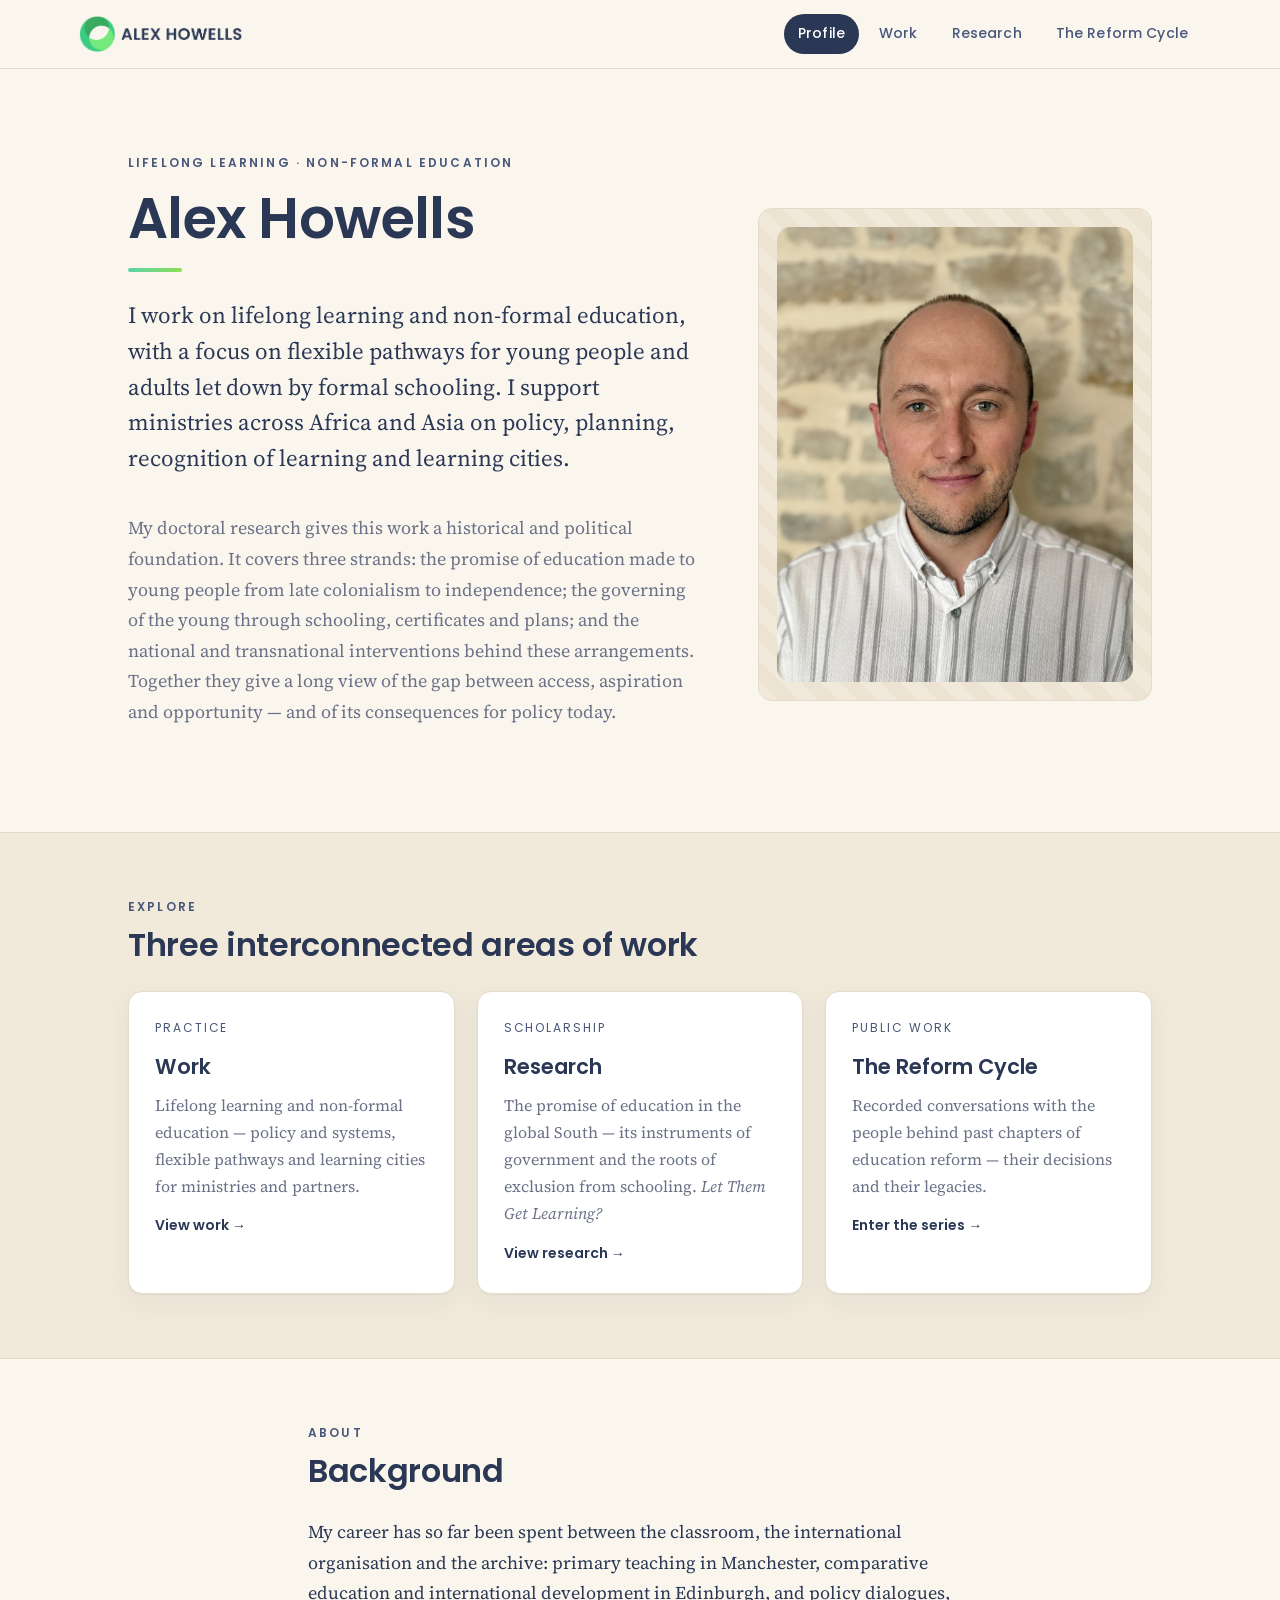
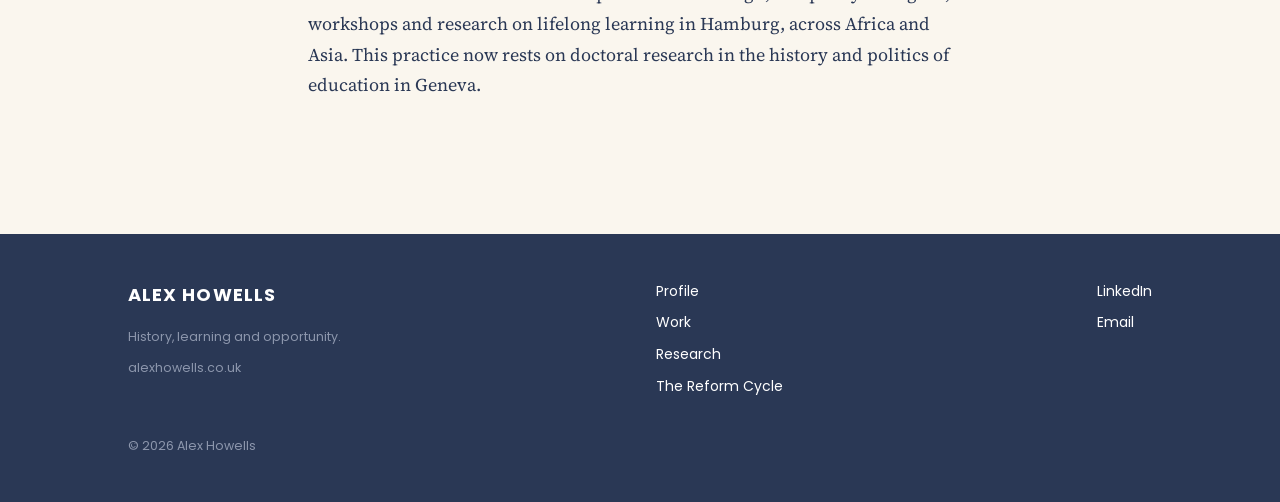
==== commit 30080c3e: "Remove serial/pre-‘and’ commas site-wide; drop institutions from home" ====
--- a/index.html
+++ b/index.html
@@ -8,7 +8,7 @@
 <link rel="canonical" href="https://alexhowells.co.uk/">
 <meta property="og:type" content="website">
 <meta property="og:title" content="Alex Howells — Lifelong learning & non-formal education">
-<meta property="og:description" content="Lifelong learning and non-formal education — flexible pathways for young people and adults, and the history and politics of education in the global South.">
+<meta property="og:description" content="Lifelong learning and non-formal education — flexible pathways for young people and adults and the history and politics of education in the global South.">
 <meta property="og:url" content="https://alexhowells.co.uk/">
 <meta property="og:image" content="https://alexhowells.co.uk/profile.jpg">
 <meta property="og:image:alt" content="Alex Howells">
@@ -16,7 +16,7 @@
 <meta property="og:site_name" content="Alex Howells">
 <meta name="twitter:card" content="summary_large_image">
 <meta name="twitter:title" content="Alex Howells — Lifelong learning & non-formal education">
-<meta name="twitter:description" content="Lifelong learning and non-formal education — flexible pathways for young people and adults, and the history and politics of education in the global South.">
+<meta name="twitter:description" content="Lifelong learning and non-formal education — flexible pathways for young people and adults and the history and politics of education in the global South.">
 <meta name="twitter:image" content="https://alexhowells.co.uk/profile.jpg">
 <link rel="icon" type="image/png" href="/favicon.png">
 <link rel="apple-touch-icon" href="/favicon.png">
@@ -53,7 +53,7 @@
           strands: the promise of education made to young people from late colonialism to independence; the governing
           of the young through schooling, certificates and plans; and the national and transnational interventions
           behind these arrangements. Together they give a long view of the gap between access, aspiration and
-          opportunity, and its consequences for policy today.</p>
+          opportunity — and of its consequences for policy today.</p>
       </div>
       <div class="portrait-ph">
         <img src="/profile.jpg" alt="Alex Howells portrait" style="width:100%;height:100%;object-fit:cover;border-radius:14px;">
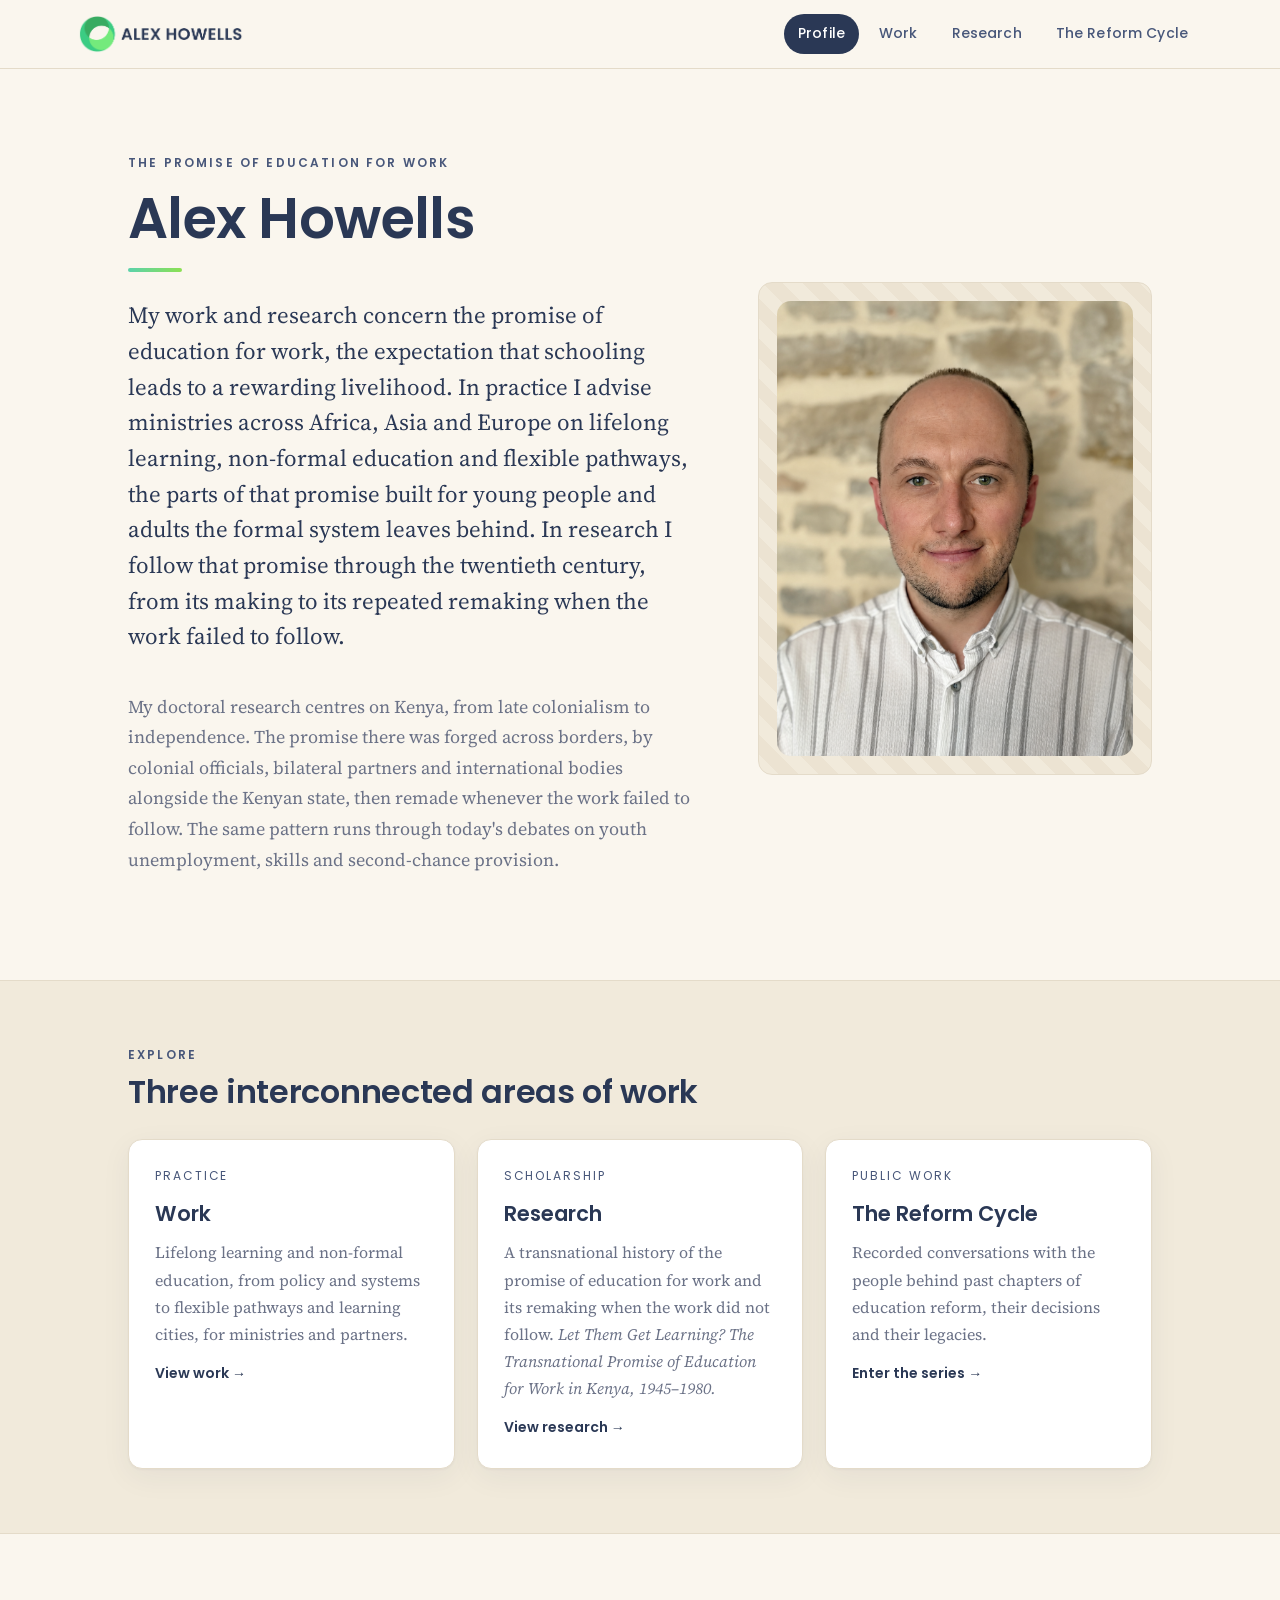
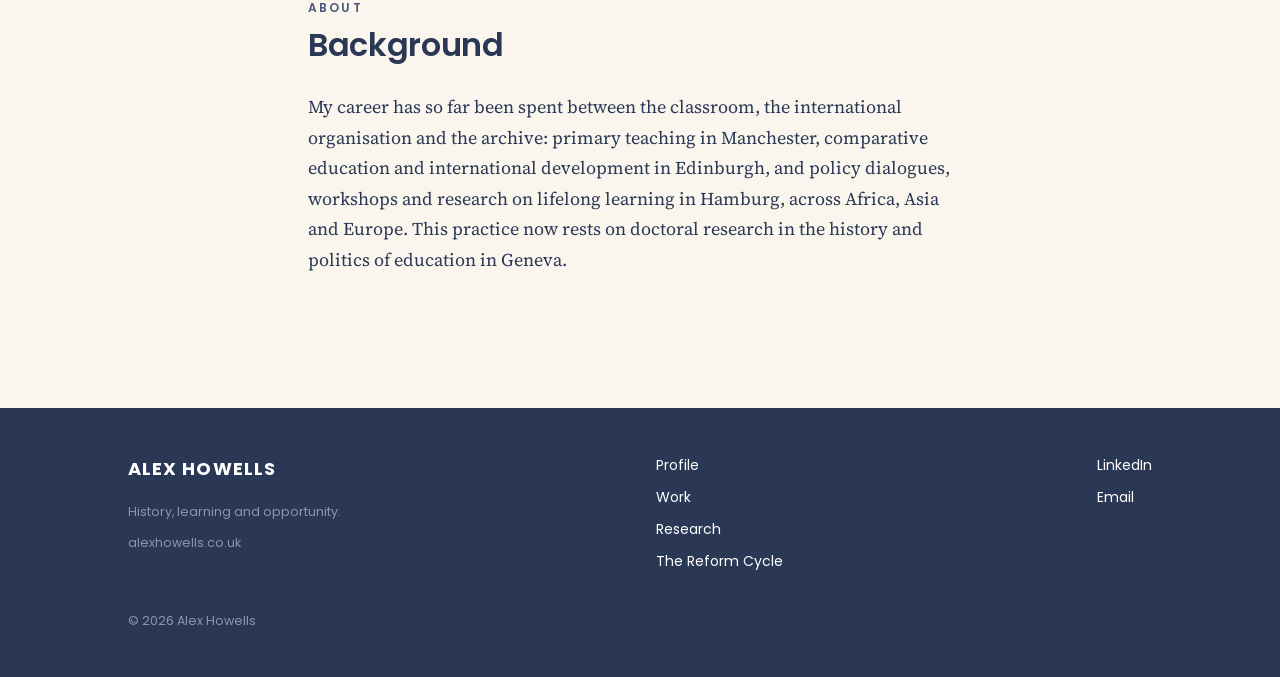
==== commit a850fbe4: "Reframe site around the transnational promise of education for work Home, Work and Research rewritte" ====
--- a/index.html
+++ b/index.html
@@ -3,20 +3,20 @@
 <head>
 <meta charset="UTF-8">
 <meta name="viewport" content="width=device-width, initial-scale=1.0">
-<title>Alex Howells — Lifelong learning & non-formal education</title>
-<meta name="description" content="Alex Howells — lifelong learning and non-formal education specialist. Policy, planning, recognition of learning and learning cities across Africa and Asia, with doctoral research on the history and politics of education in the global South.">
+<title>Alex Howells — The promise of education for work</title>
+<meta name="description" content="Alex Howells works on the promise of education for work: lifelong learning, non-formal education and flexible pathways in practice across Africa, Asia and Europe, grounded in a transnational history of education, work and the young in the global South.">
 <link rel="canonical" href="https://alexhowells.co.uk/">
 <meta property="og:type" content="website">
-<meta property="og:title" content="Alex Howells — Lifelong learning & non-formal education">
-<meta property="og:description" content="Lifelong learning and non-formal education — flexible pathways for young people and adults and the history and politics of education in the global South.">
+<meta property="og:title" content="Alex Howells — The promise of education for work">
+<meta property="og:description" content="The promise of education for work — lifelong learning, non-formal education and flexible pathways in practice, with the transnational history behind them.">
 <meta property="og:url" content="https://alexhowells.co.uk/">
 <meta property="og:image" content="https://alexhowells.co.uk/profile.jpg">
 <meta property="og:image:alt" content="Alex Howells">
 <meta property="og:locale" content="en_GB">
 <meta property="og:site_name" content="Alex Howells">
 <meta name="twitter:card" content="summary_large_image">
-<meta name="twitter:title" content="Alex Howells — Lifelong learning & non-formal education">
-<meta name="twitter:description" content="Lifelong learning and non-formal education — flexible pathways for young people and adults and the history and politics of education in the global South.">
+<meta name="twitter:title" content="Alex Howells — The promise of education for work">
+<meta name="twitter:description" content="The promise of education for work — lifelong learning, non-formal education and flexible pathways in practice, with the transnational history behind them.">
 <meta name="twitter:image" content="https://alexhowells.co.uk/profile.jpg">
 <link rel="icon" type="image/png" href="/favicon.png">
 <link rel="apple-touch-icon" href="/favicon.png">
@@ -43,17 +43,18 @@
   <section class="hero">
     <div class="wrap hero-grid">
       <div>
-        <div class="eyebrow navy">Lifelong learning · Non-formal education</div>
+        <div class="eyebrow navy">The promise of education for work</div>
         <h1 class="display">Alex Howells</h1>
         <div class="accent-rule"></div>
-        <p class="lead">I work on lifelong learning and non-formal education, with a focus on flexible pathways for
-          young people and adults let down by formal schooling. I support ministries across Africa and Asia on policy,
-          planning, recognition of learning and learning cities.</p>
-        <p class="muted">My doctoral research gives this work a historical and political foundation. It covers three
-          strands: the promise of education made to young people from late colonialism to independence; the governing
-          of the young through schooling, certificates and plans; and the national and transnational interventions
-          behind these arrangements. Together they give a long view of the gap between access, aspiration and
-          opportunity — and of its consequences for policy today.</p>
+        <p class="lead">My work and research concern the promise of education for work, the expectation that schooling
+          leads to a rewarding livelihood. In practice I advise ministries across Africa, Asia and Europe on lifelong
+          learning, non-formal education and flexible pathways, the parts of that promise built for young people and
+          adults the formal system leaves behind. In research I follow that promise through the twentieth century, from
+          its making to its repeated remaking when the work failed to follow.</p>
+        <p class="muted">My doctoral research centres on Kenya, from late colonialism to independence. The promise
+          there was forged across borders, by colonial officials, bilateral partners and international bodies alongside
+          the Kenyan state, then remade whenever the work failed to follow. The same pattern runs through today's debates
+          on youth unemployment, skills and second-chance provision.</p>
       </div>
       <div class="portrait-ph">
         <img src="/profile.jpg" alt="Alex Howells portrait" style="width:100%;height:100%;object-fit:cover;border-radius:14px;">
@@ -69,19 +70,19 @@
         <a class="card" href="/work/">
           <div class="k">Practice</div>
           <h3>Work</h3>
-          <p>Lifelong learning and non-formal education — policy and systems, flexible pathways and learning cities for ministries and partners.</p>
+          <p>Lifelong learning and non-formal education, from policy and systems to flexible pathways and learning cities, for ministries and partners.</p>
           <span class="go">View work →</span>
         </a>
         <a class="card" href="/research/">
           <div class="k">Scholarship</div>
           <h3>Research</h3>
-          <p>The promise of education in the global South — its instruments of government and the roots of exclusion from schooling. <em>Let Them Get Learning?</em></p>
+          <p>A transnational history of the promise of education for work and its remaking when the work did not follow. <em>Let Them Get Learning? The Transnational Promise of Education for Work in Kenya, 1945–1980.</em></p>
           <span class="go">View research →</span>
         </a>
         <a class="card" href="/the-reform-cycle/">
           <div class="k">Public work</div>
           <h3>The Reform Cycle</h3>
-          <p>Recorded conversations with the people behind past chapters of education reform — their decisions and their legacies.</p>
+          <p>Recorded conversations with the people behind past chapters of education reform, their decisions and their legacies.</p>
           <span class="go">Enter the series →</span>
         </a>
       </div>
@@ -94,8 +95,8 @@
       <h2 class="sec">Background</h2>
       <p>My career has so far been spent between the classroom, the international organisation and the archive:
         primary teaching in Manchester, comparative education and international development in Edinburgh, and policy
-        dialogues, workshops and research on lifelong learning in Hamburg, across Africa and Asia. This practice now
-        rests on doctoral research in the history and politics of education in Geneva.</p>
+        dialogues, workshops and research on lifelong learning in Hamburg, across Africa, Asia and Europe. This
+        practice now rests on doctoral research in the history and politics of education in Geneva.</p>
     </div>
   </section>
 </main>
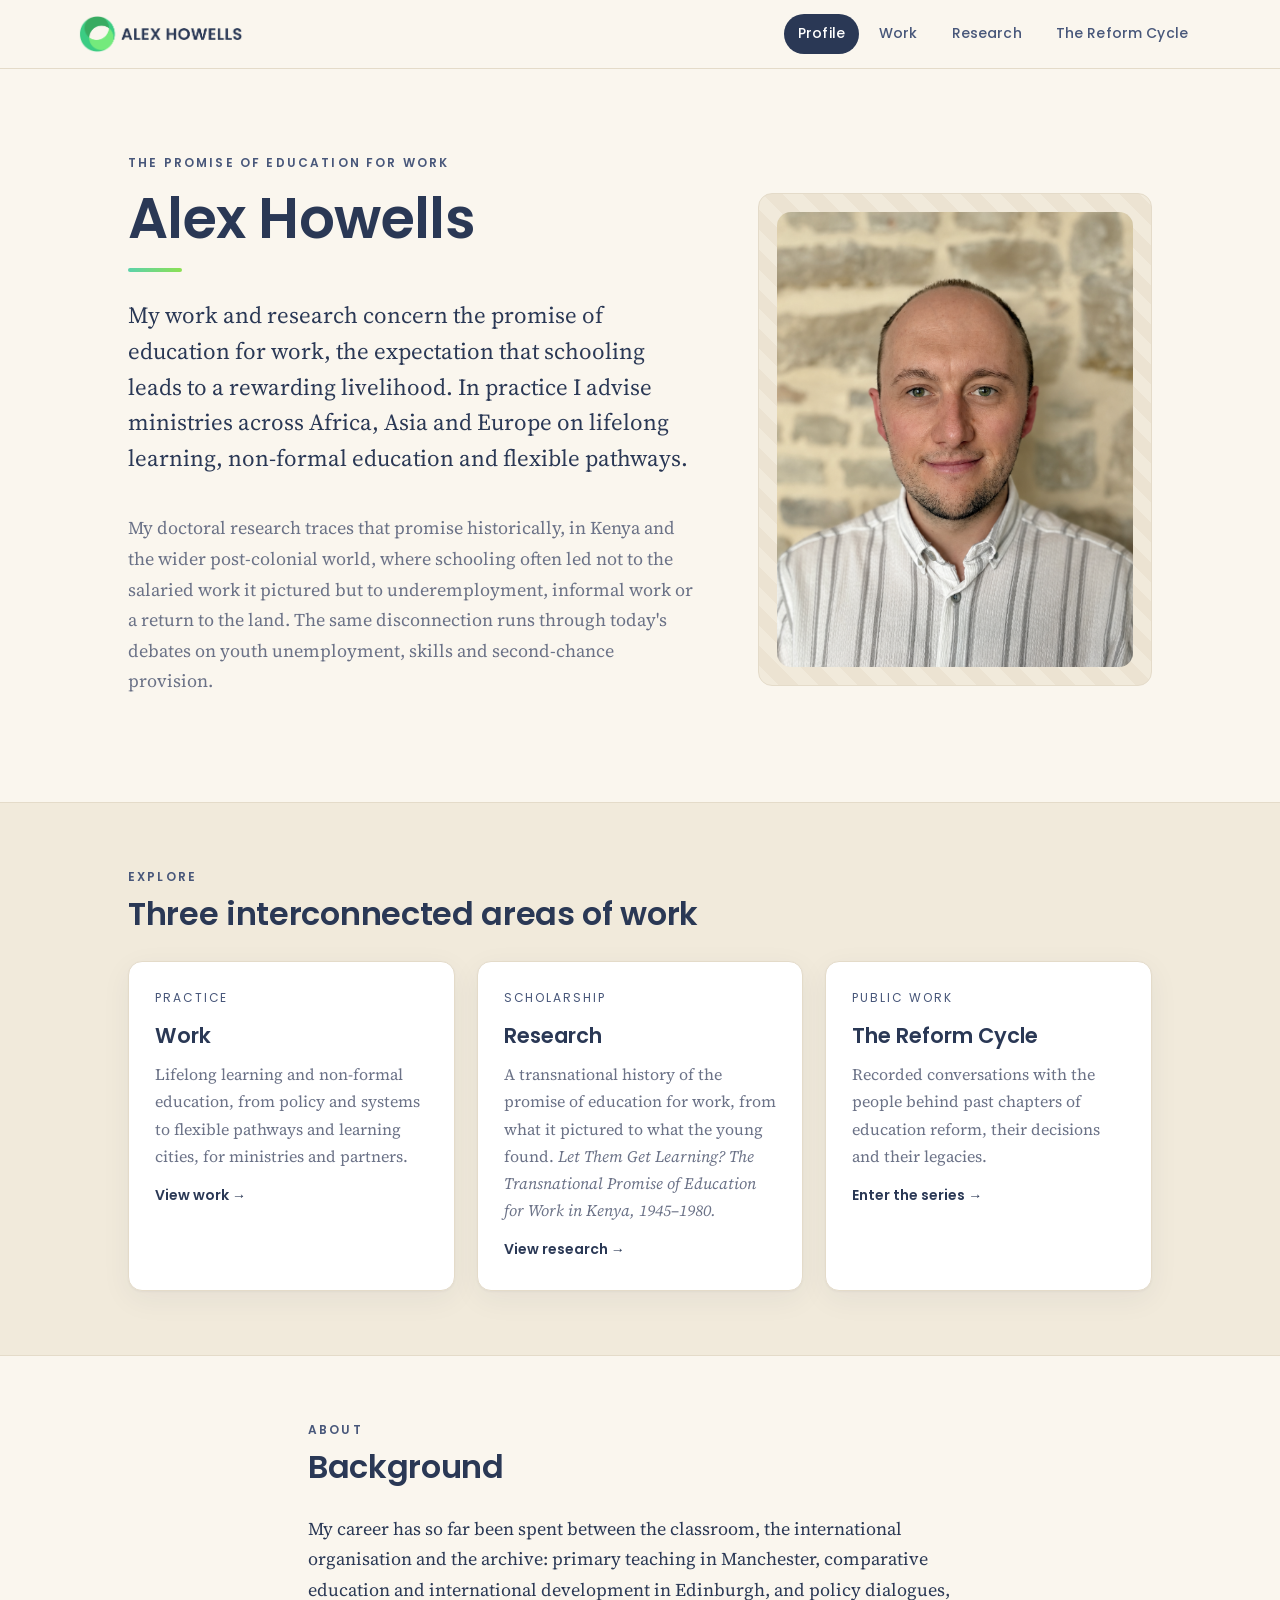
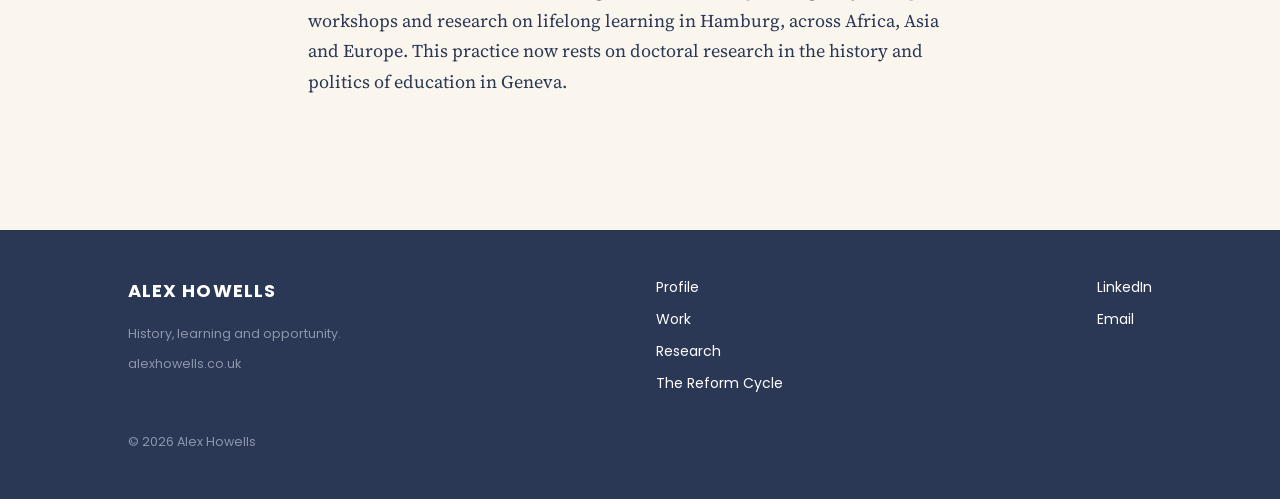
==== commit 6cb7af4e: "Sharpen home intro; tighten second paragraph; add education-to-work substance" ====
--- a/index.html
+++ b/index.html
@@ -48,13 +48,11 @@
         <div class="accent-rule"></div>
         <p class="lead">My work and research concern the promise of education for work, the expectation that schooling
           leads to a rewarding livelihood. In practice I advise ministries across Africa, Asia and Europe on lifelong
-          learning, non-formal education and flexible pathways, the parts of that promise built for young people and
-          adults the formal system leaves behind. In research I follow that promise through the twentieth century, from
-          its making to its repeated remaking when the work failed to follow.</p>
-        <p class="muted">My doctoral research centres on Kenya, from late colonialism to independence. The promise
-          there was forged across borders, by colonial officials, bilateral partners and international bodies alongside
-          the Kenyan state, then remade whenever the work failed to follow. The same pattern runs through today's debates
-          on youth unemployment, skills and second-chance provision.</p>
+          learning, non-formal education and flexible pathways.</p>
+        <p class="muted">My doctoral research traces that promise historically, in Kenya and the wider post-colonial
+          world, where schooling often led not to the salaried work it pictured but to underemployment, informal work
+          or a return to the land. The same disconnection runs through today's debates on youth unemployment, skills
+          and second-chance provision.</p>
       </div>
       <div class="portrait-ph">
         <img src="/profile.jpg" alt="Alex Howells portrait" style="width:100%;height:100%;object-fit:cover;border-radius:14px;">
@@ -76,7 +74,7 @@
         <a class="card" href="/research/">
           <div class="k">Scholarship</div>
           <h3>Research</h3>
-          <p>A transnational history of the promise of education for work and its remaking when the work did not follow. <em>Let Them Get Learning? The Transnational Promise of Education for Work in Kenya, 1945–1980.</em></p>
+          <p>A transnational history of the promise of education for work, from what it pictured to what the young found. <em>Let Them Get Learning? The Transnational Promise of Education for Work in Kenya, 1945–1980.</em></p>
           <span class="go">View research →</span>
         </a>
         <a class="card" href="/the-reform-cycle/">
